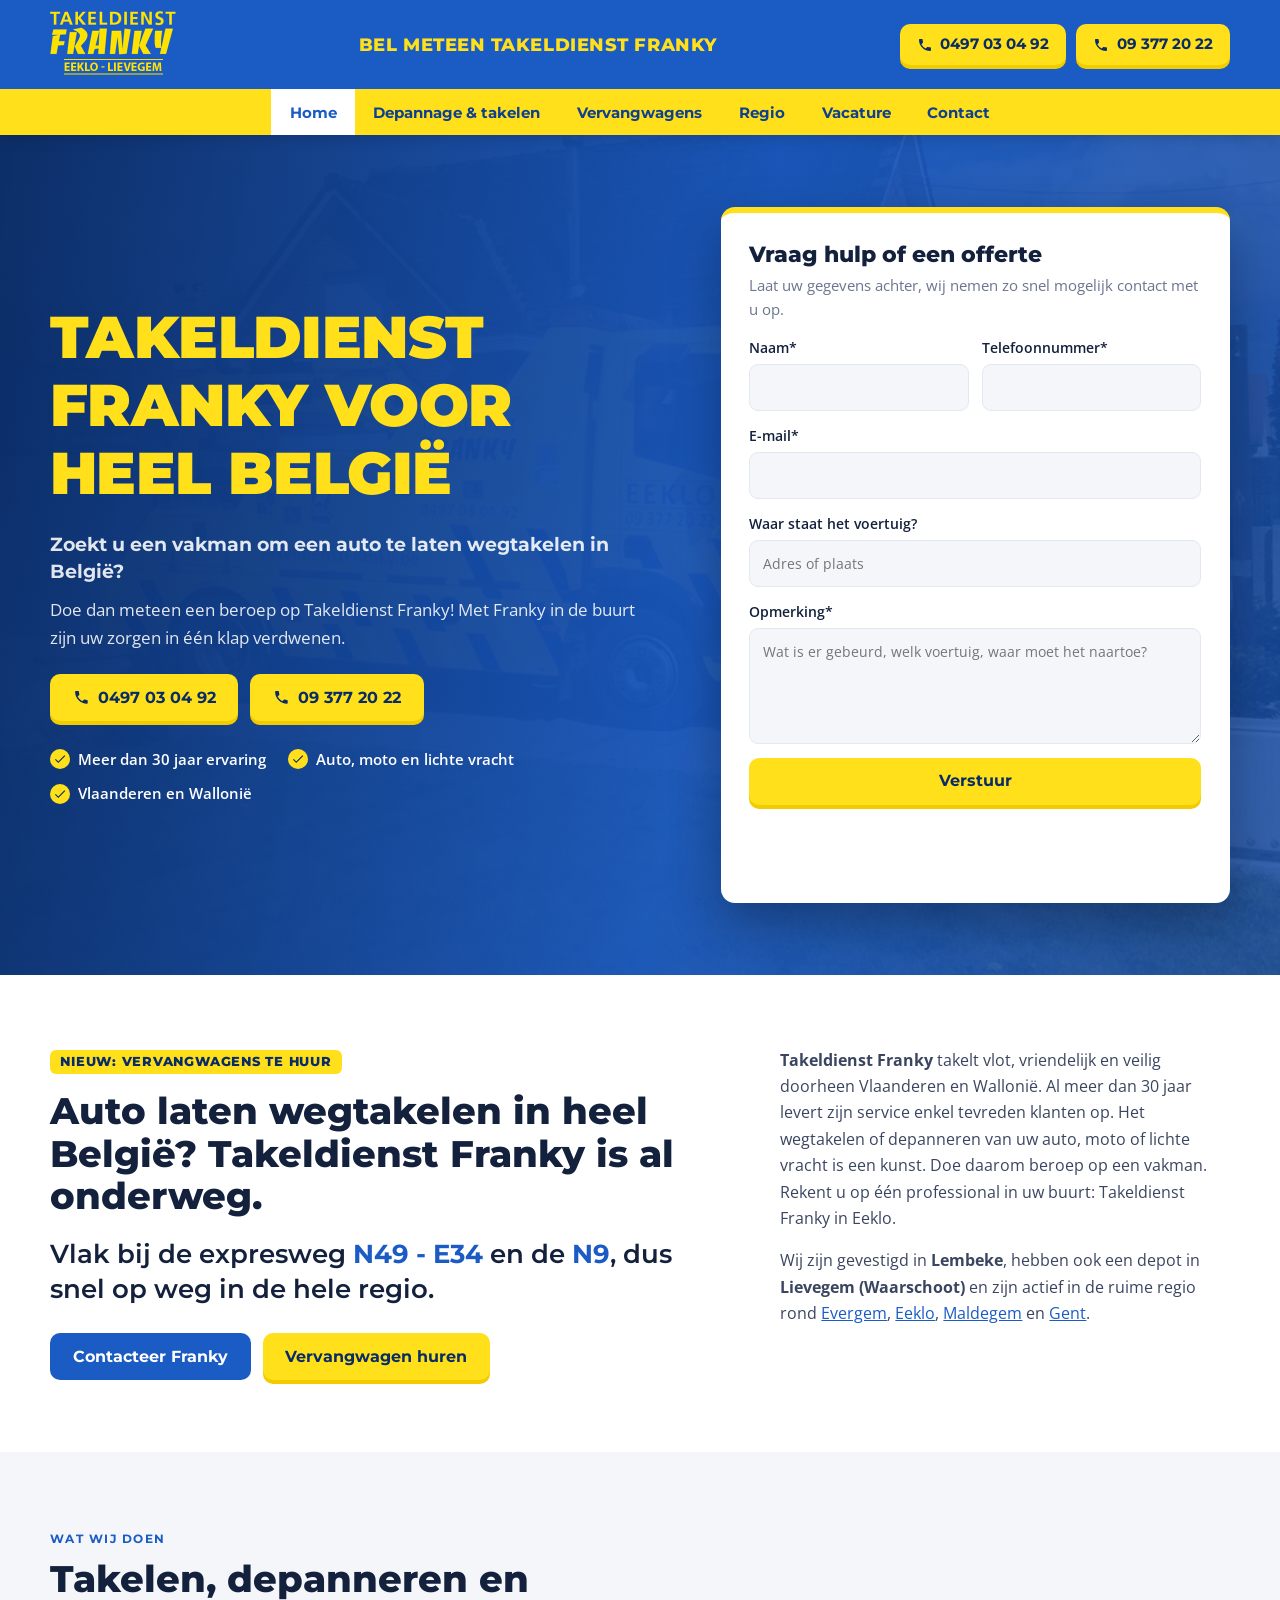
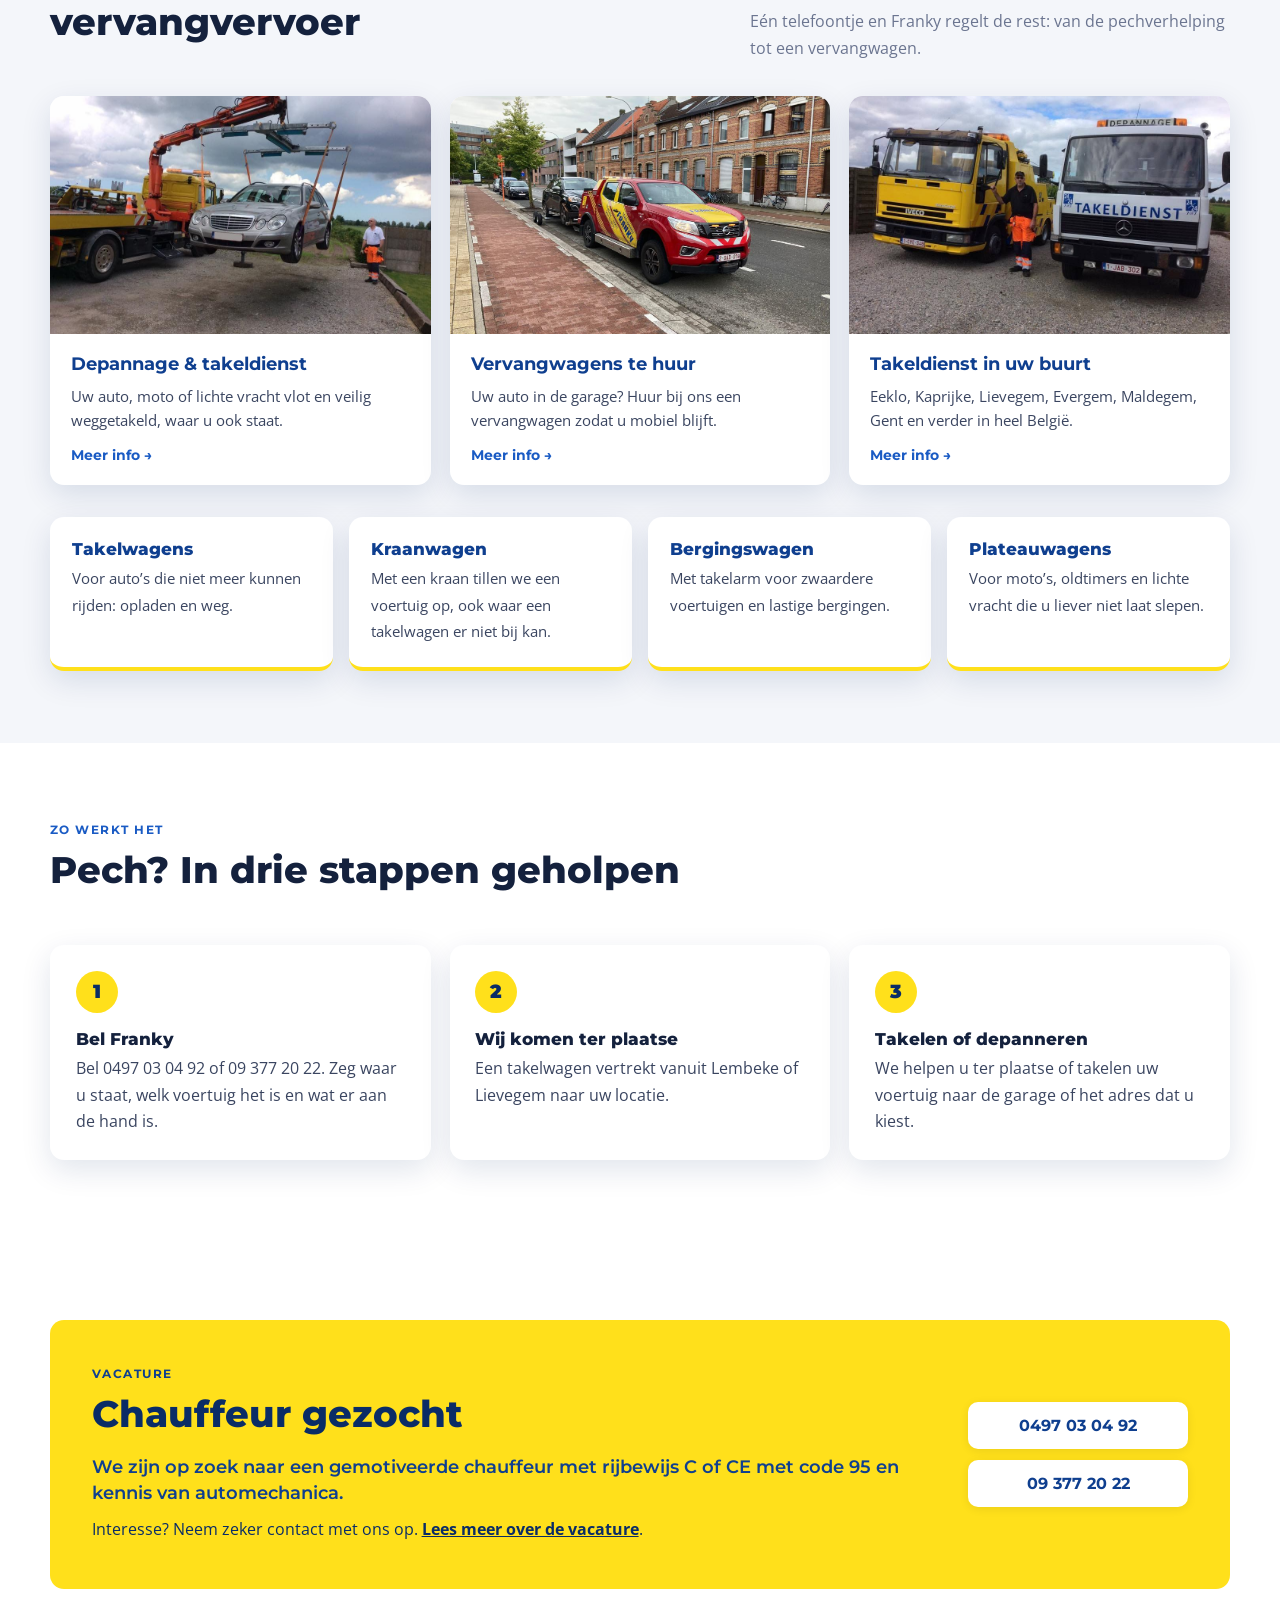
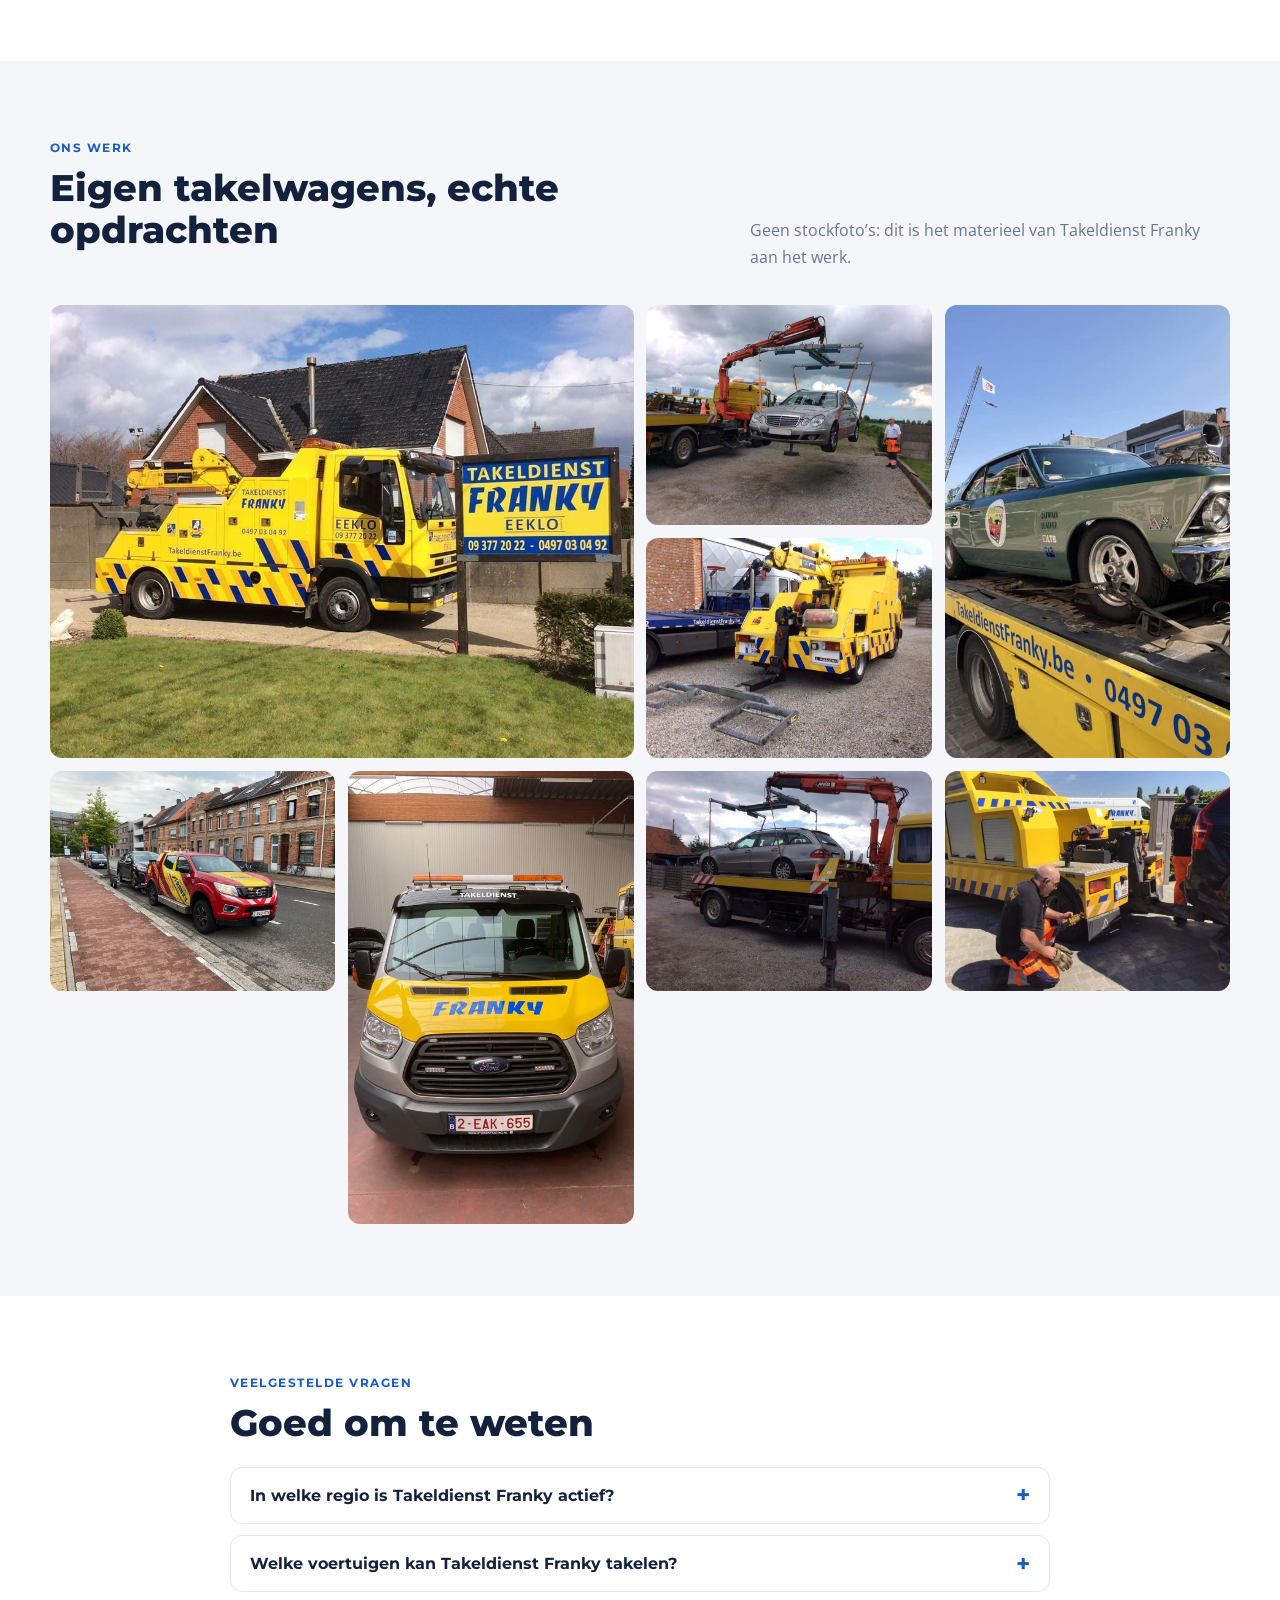
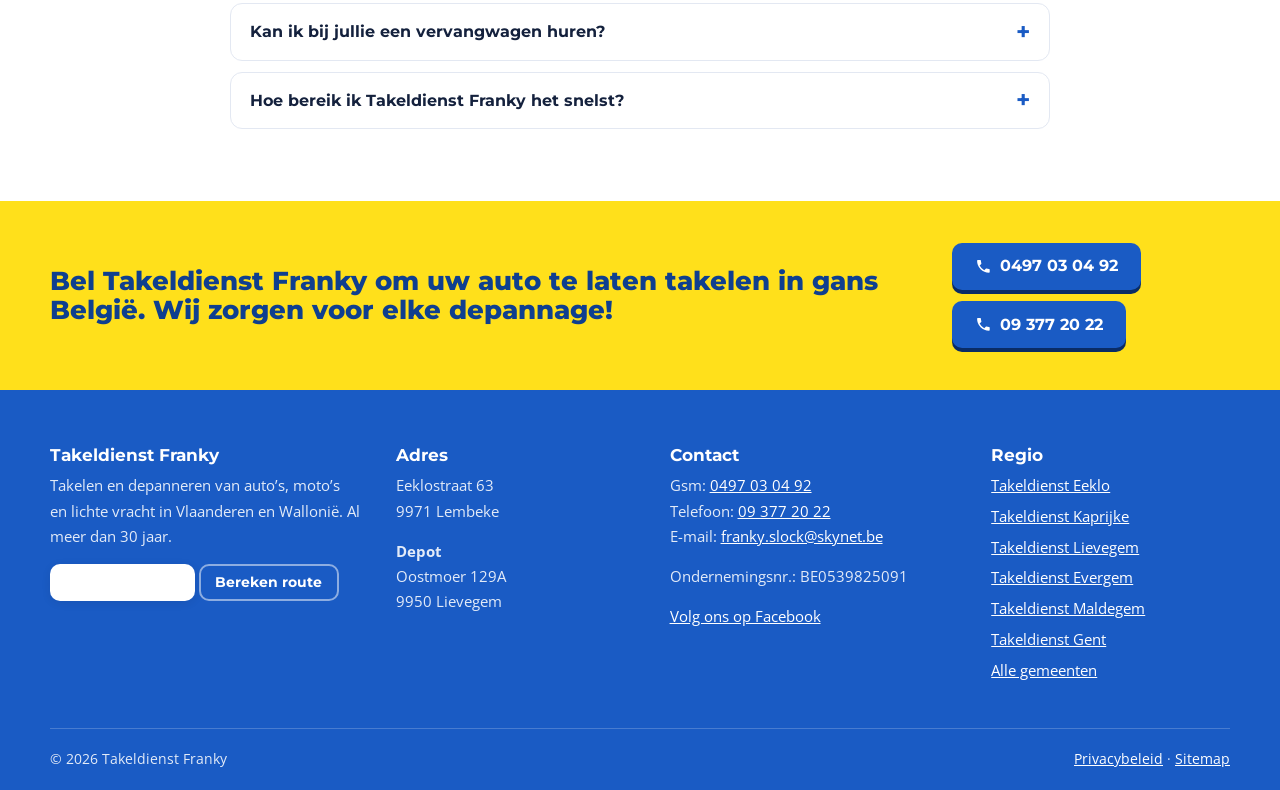
==== index.html @ 0995ea38 "Takeldienst Franky site: 15 pages, preview mode Co-Authored-By: Claude Opus 5.5 <noreply@anthropic.c" ====
<!doctype html>
<html lang="nl-BE">
<head>
<meta charset="utf-8">
<meta name="viewport" content="width=device-width, initial-scale=1">
<title>Takeldienst Franky | Takeldienst Eeklo, Kaprijke &amp; Lievegem</title>
<meta name="description" content="Auto laten takelen? Takeldienst Franky uit Lembeke takelt en depanneert al meer dan 30 jaar in Eeklo, Evergem, Maldegem, Gent en heel België. Bel 0497 03 04 92.">
<meta name="robots" content="noindex, nofollow">
<link rel="canonical" href="https://takeldienstfranky.be/">
<meta name="theme-color" content="#1a5bc4">
<meta property="og:type" content="website">
<meta property="og:locale" content="nl_BE">
<meta property="og:site_name" content="Takeldienst Franky">
<meta property="og:title" content="Takeldienst Franky | Takeldienst Eeklo, Kaprijke &amp; Lievegem">
<meta property="og:description" content="Auto laten takelen? Takeldienst Franky uit Lembeke takelt en depanneert al meer dan 30 jaar in Eeklo, Evergem, Maldegem, Gent en heel België. Bel 0497 03 04 92.">
<meta property="og:url" content="https://takeldienstfranky.be/">
<meta property="og:image" content="https://takeldienstfranky.be/assets/img/takeldienst-franky-takelwagen-eeklo.jpg">
<link rel="icon" href="favicon.svg" type="image/svg+xml">
<link rel="preconnect" href="https://fonts.googleapis.com">
<link rel="preconnect" href="https://fonts.gstatic.com" crossorigin>
<link rel="stylesheet" href="https://fonts.googleapis.com/css2?family=Montserrat:wght@600;700;800;900&family=Open+Sans:wght@400;600;700&display=swap">
<link rel="stylesheet" href="assets/css/styles.css">
<script type="application/ld+json">{"@context":"https://schema.org","@type":"AutomotiveBusiness","@id":"https://takeldienstfranky.be/#bedrijf","name":"Takeldienst Franky","url":"https://takeldienstfranky.be/","logo":"https://takeldienstfranky.be/assets/img/logo-takeldienst-franky.png","image":"https://takeldienstfranky.be/assets/img/takeldienst-franky-takelwagen-eeklo.jpg","telephone":"+32497030492","email":"franky.slock@skynet.be","vatID":"BE0539825091","address":{"@type":"PostalAddress","streetAddress":"Eeklostraat 63","postalCode":"9971","addressLocality":"Lembeke (Kaprijke)","addressCountry":"BE"},"geo":{"@type":"GeoCoordinates","latitude":51.1854255,"longitude":3.6171895},"contactPoint":[{"@type":"ContactPoint","telephone":"+32497030492","contactType":"customer service","areaServed":"BE","availableLanguage":"nl"},{"@type":"ContactPoint","telephone":"+3293772022","contactType":"customer service","areaServed":"BE","availableLanguage":"nl"}],"department":{"@type":"AutomotiveBusiness","name":"Takeldienst Franky – depot Lievegem","telephone":"+3293772022","address":{"@type":"PostalAddress","streetAddress":"Oostmoer 129A","postalCode":"9950","addressLocality":"Lievegem (Waarschoot)","addressCountry":"BE"}},"areaServed":[{"@type":"City","name":"Eeklo"},{"@type":"City","name":"Kaprijke"},{"@type":"City","name":"Lievegem"},{"@type":"City","name":"Evergem"},{"@type":"City","name":"Maldegem"},{"@type":"City","name":"Gent"},{"@type":"Country","name":"België"}],"sameAs":["https://www.facebook.com/takeldienstfranky.be/"]}</script><script type="application/ld+json">{"@context":"https://schema.org","@type":"FAQPage","mainEntity":[{"@type":"Question","name":"} . jstr(In welke regio is Takeldienst Franky actief?) . qq{","acceptedAnswer":{"@type":"Answer","text":"} . jstr(Wij zijn gevestigd in Lembeke (Kaprijke) en hebben een depot in Lievegem (Waarschoot). Van daaruit rijden we in de ruime regio rond Eeklo, Evergem, Maldegem en Gent, en takelen we doorheen heel Vlaanderen en Wallonië.) . qq{"}},{"@type":"Question","name":"} . jstr(Welke voertuigen kan Takeldienst Franky takelen?) . qq{","acceptedAnswer":{"@type":"Answer","text":"} . jstr(Wij takelen en depanneren auto's, moto's en lichte vracht. Met onze kraanwagen, bergingswagen en plateauwagens kiezen we telkens het juiste materieel voor uw voertuig.) . qq{"}},{"@type":"Question","name":"} . jstr(Kan ik bij jullie een vervangwagen huren?) . qq{","acceptedAnswer":{"@type":"Answer","text":"} . jstr(Ja. Takeldienst Franky verhuurt nu ook vervangwagens. Bel ons voor de beschikbaarheid.) . qq{"}},{"@type":"Question","name":"} . jstr(Hoe bereik ik Takeldienst Franky het snelst?) . qq{","acceptedAnswer":{"@type":"Answer","text":"} . jstr(Bel rechtstreeks naar 0497 03 04 92 (gsm) of 09 377 20 22. Bellen gaat altijd sneller dan het contactformulier.) . qq{"}}]}</script>
</head>
<body>
<header class="site-header">
<div class="container header-top">
<a class="brand" href="" aria-label="Takeldienst Franky, naar de homepage"><img src="assets/img/logo-takeldienst-franky.png" alt="Takeldienst Franky Eeklo - Lievegem" width="126" height="67"></a>
<p class="header-claim">Bel meteen Takeldienst Franky</p>
<div class="header-actions"><a class="btn btn-yellow" href="tel:+32497030492"><svg viewBox="0 0 24 24" aria-hidden="true"><path d="M6.6 10.8a15.1 15.1 0 0 0 6.6 6.6l2.2-2.2c.3-.3.7-.4 1-.2 1.1.4 2.3.6 3.6.6.6 0 1 .4 1 1V20c0 .6-.4 1-1 1A17 17 0 0 1 3 4c0-.6.4-1 1-1h3.5c.6 0 1 .4 1 1 0 1.3.2 2.5.6 3.6.1.3 0 .7-.2 1z"/></svg>0497 03 04 92</a><a class="btn btn-yellow" href="tel:+3293772022"><svg viewBox="0 0 24 24" aria-hidden="true"><path d="M6.6 10.8a15.1 15.1 0 0 0 6.6 6.6l2.2-2.2c.3-.3.7-.4 1-.2 1.1.4 2.3.6 3.6.6.6 0 1 .4 1 1V20c0 .6-.4 1-1 1A17 17 0 0 1 3 4c0-.6.4-1 1-1h3.5c.6 0 1 .4 1 1 0 1.3.2 2.5.6 3.6.1.3 0 .7-.2 1z"/></svg>09 377 20 22</a></div>
<button class="menu-toggle" type="button" aria-controls="main-nav" aria-expanded="false"><span></span><span class="sr">Menu</span></button>
</div>
<nav class="main-nav" id="main-nav" aria-label="Hoofdmenu"><div class="container"><a href="" aria-current="page">Home</a><a href="depannages-takeldienst/">Depannage &amp; takelen</a><a href="verhuur-autos/">Vervangwagens</a><a href="regio/">Regio</a><a href="vacature/">Vacature</a><a href="contacteer-ons/">Contact</a></div></nav>
</header>
<main>
<section class="hero">
<div class="hero-bg"><img src="assets/img/takeldienst-franky-takelwagen-eeklo.jpg" alt="" width="960" height="960" fetchpriority="high"></div>
<div class="container hero-grid">
<div>
<h1>Takeldienst Franky voor heel België</h1>
<p class="sub">Zoekt u een vakman om een auto te laten wegtakelen in België?</p>
<p>Doe dan meteen een beroep op Takeldienst Franky! Met Franky in de buurt zijn uw zorgen in één klap verdwenen.</p>
<div class="actions"><a class="btn btn-yellow" href="tel:+32497030492"><svg viewBox="0 0 24 24" aria-hidden="true"><path d="M6.6 10.8a15.1 15.1 0 0 0 6.6 6.6l2.2-2.2c.3-.3.7-.4 1-.2 1.1.4 2.3.6 3.6.6.6 0 1 .4 1 1V20c0 .6-.4 1-1 1A17 17 0 0 1 3 4c0-.6.4-1 1-1h3.5c.6 0 1 .4 1 1 0 1.3.2 2.5.6 3.6.1.3 0 .7-.2 1z"/></svg>0497 03 04 92</a><a class="btn btn-yellow" href="tel:+3293772022"><svg viewBox="0 0 24 24" aria-hidden="true"><path d="M6.6 10.8a15.1 15.1 0 0 0 6.6 6.6l2.2-2.2c.3-.3.7-.4 1-.2 1.1.4 2.3.6 3.6.6.6 0 1 .4 1 1V20c0 .6-.4 1-1 1A17 17 0 0 1 3 4c0-.6.4-1 1-1h3.5c.6 0 1 .4 1 1 0 1.3.2 2.5.6 3.6.1.3 0 .7-.2 1z"/></svg>09 377 20 22</a></div>
<ul class="hero-points">
<li>Meer dan 30 jaar ervaring</li>
<li>Auto, moto en lichte vracht</li>
<li>Vlaanderen en Wallonië</li>
</ul>
</div>
<div class="form-card">
<h2>Vraag hulp of een offerte</h2>
<p>Laat uw gegevens achter, wij nemen zo snel mogelijk contact met u op.</p>
<form class="form" action="https://formsubmit.co/franky.slock@skynet.be" method="POST">
<input type="hidden" name="_subject" value="Aanvraag via takeldienstfranky.be">
<input type="hidden" name="_next" value="https://takeldienstfranky.be/bedankt/">
<input type="hidden" name="_template" value="table">
<input type="text" name="_honey" class="hp" tabindex="-1" autocomplete="off" aria-hidden="true">
<div class="form-row"><label>Naam*<input name="naam" required autocomplete="name"></label><label>Telefoonnummer*<input name="telefoon" type="tel" required autocomplete="tel"></label></div>
<label>E-mail*<input name="email" type="email" required autocomplete="email"></label>
<label>Waar staat het voertuig?<input name="locatie" placeholder="Adres of plaats"></label>
<label>Opmerking*<textarea name="opmerking" rows="4" required placeholder="Wat is er gebeurd, welk voertuig, waar moet het naartoe?"></textarea></label>
<button class="btn btn-yellow btn-block" type="submit">Verstuur</button>
<p class="form-note">Dringend? Bel ons rechtstreeks, dat gaat sneller dan het formulier.</p>
</form>
</div>
</div>
</section>
<section class="section"><div class="container two-col">
<div>
<span class="new-badge">Nieuw: vervangwagens te huur</span>
<h2>Auto laten wegtakelen in heel België? Takeldienst Franky is al onderweg.</h2>
<p class="intro-big">Vlak bij de expresweg <strong>N49 - E34</strong> en de <strong>N9</strong>, dus snel op weg in de hele regio.</p>
<div class="actions"><a class="btn btn-blue" href="contacteer-ons/">Contacteer Franky</a><a class="btn btn-yellow" href="verhuur-autos/">Vervangwagen huren</a></div>
</div>
<div class="prose">
<p><strong>Takeldienst Franky</strong> takelt vlot, vriendelijk en veilig doorheen Vlaanderen en Wallonië. Al meer dan 30 jaar levert zijn service enkel tevreden klanten op. Het wegtakelen of depanneren van uw auto, moto of lichte vracht is een kunst. Doe daarom beroep op een vakman. Rekent u op één professional in uw buurt: Takeldienst Franky in Eeklo.</p>
<p>Wij zijn gevestigd in <strong>Lembeke</strong>, hebben ook een depot in <strong>Lievegem (Waarschoot)</strong> en zijn actief in de ruime regio rond <a href="takeldienst-evergem/">Evergem</a>, <a href="takeldienst-eeklo/">Eeklo</a>, <a href="takeldienst-maldegem/">Maldegem</a> en <a href="takeldienst-gent/">Gent</a>.</p>
</div>
</div></section>
<section class="section grey"><div class="container">
<div class="section-head"><div><span class="eyebrow">Wat wij doen</span><h2>Takelen, depanneren en vervangvervoer</h2></div><p>Eén telefoontje en Franky regelt de rest: van de pechverhelping tot een vervangwagen.</p></div>
<div class="card-grid">
<a class="card" href="depannages-takeldienst/"><img src="assets/img/kraanwagen-tilt-mercedes.jpg" alt="" width="960" height="716" loading="lazy"><div class="card-body"><h3>Depannage &amp; takeldienst</h3><p>Uw auto, moto of lichte vracht vlot en veilig weggetakeld, waar u ook staat.</p><span class="more">Meer info &rarr;</span></div></a>
<a class="card" href="verhuur-autos/"><img src="assets/img/pickup-met-aanhangwagen.jpg" alt="" width="1000" height="750" loading="lazy"><div class="card-body"><h3>Vervangwagens te huur</h3><p>Uw auto in de garage? Huur bij ons een vervangwagen zodat u mobiel blijft.</p><span class="more">Meer info &rarr;</span></div></a>
<a class="card" href="regio/"><img src="assets/img/franky-met-takelwagens.jpg" alt="" width="960" height="704" loading="lazy"><div class="card-body"><h3>Takeldienst in uw buurt</h3><p>Eeklo, Kaprijke, Lievegem, Evergem, Maldegem, Gent en verder in heel België.</p><span class="more">Meer info &rarr;</span></div></a>
</div>
<div class="fleet">
<div><strong>Takelwagens</strong><span>Voor auto&rsquo;s die niet meer kunnen rijden: opladen en weg.</span></div>
<div><strong>Kraanwagen</strong><span>Met een kraan tillen we een voertuig op, ook waar een takelwagen er niet bij kan.</span></div>
<div><strong>Bergingswagen</strong><span>Met takelarm voor zwaardere voertuigen en lastige bergingen.</span></div>
<div><strong>Plateauwagens</strong><span>Voor moto&rsquo;s, oldtimers en lichte vracht die u liever niet laat slepen.</span></div>
</div>
</div></section>
<section class="section"><div class="container">
<div class="section-head"><div><span class="eyebrow">Zo werkt het</span><h2>Pech? In drie stappen geholpen</h2></div></div>
<ol class="steps">
<li><strong>Bel Franky</strong>Bel 0497 03 04 92 of 09 377 20 22. Zeg waar u staat, welk voertuig het is en wat er aan de hand is.</li>
<li><strong>Wij komen ter plaatse</strong>Een takelwagen vertrekt vanuit Lembeke of Lievegem naar uw locatie.</li>
<li><strong>Takelen of depanneren</strong>We helpen u ter plaatse of takelen uw voertuig naar de garage of het adres dat u kiest.</li>
</ol>
</div></section>
<section class="section"><div class="container"><div class="vacature">
<div><span class="eyebrow">Vacature</span><h2>Chauffeur gezocht</h2><p class="big">We zijn op zoek naar een gemotiveerde chauffeur met rijbewijs C of CE met code 95 en kennis van automechanica.</p><p>Interesse? Neem zeker contact met ons op. <a href="vacature/">Lees meer over de vacature</a>.</p></div>
<div class="vac-actions"><a class="btn btn-white" href="tel:+32497030492">0497 03 04 92</a><a class="btn btn-white" href="tel:+3293772022">09 377 20 22</a></div>
</div></div></section>
<section class="section grey"><div class="container"><div class="section-head"><div><span class="eyebrow">Ons werk</span><h2>Eigen takelwagens, echte opdrachten</h2></div><p>Geen stockfoto&rsquo;s: dit is het materieel van Takeldienst Franky aan het werk.</p></div><div class="gallery"><figure><img src="assets/img/takeldienst-franky-takelwagen-eeklo.jpg" alt="Gele takelwagen van Takeldienst Franky voor het bord met de telefoonnummers in Eeklo" width="960" height="960" loading="lazy"></figure><figure><img src="assets/img/kraanwagen-tilt-mercedes.jpg" alt="Kraanwagen van Takeldienst Franky tilt een grijze Mercedes op met een hefbrug" width="960" height="716" loading="lazy"></figure><figure><img src="assets/img/oldtimer-op-plateau.jpg" alt="Groene oldtimer vastgesjord op het gele plateau van Takeldienst Franky" width="600" height="800" loading="lazy"></figure><figure><img src="assets/img/bergingswagen-takelarm.jpg" alt="Gele bergingswagen van Takeldienst Franky met de takelarm uitgeklapt" width="960" height="716" loading="lazy"></figure><figure><img src="assets/img/pickup-met-aanhangwagen.jpg" alt="Rode pick-up van Takeldienst Franky met een auto op de aanhangwagen" width="1000" height="750" loading="lazy"></figure><figure><img src="assets/img/plateauwagen-franky.jpg" alt="Plateauwagen van Takeldienst Franky in het depot" width="600" height="800" loading="lazy"></figure><figure><img src="assets/img/mercedes-op-kraanwagen.jpg" alt="Mercedes veilig op de kraanwagen van Takeldienst Franky gezet" width="960" height="716" loading="lazy"></figure><figure><img src="assets/img/bergingswagen-takelarm-bedienen.jpg" alt="Chauffeur van Takeldienst Franky bedient de takelarm van de bergingswagen" width="1000" height="748" loading="lazy"></figure></div></div></section><section class="section"><div class="container narrow"><span class="eyebrow">Veelgestelde vragen</span><h2>Goed om te weten</h2><div class="faq"><details><summary>In welke regio is Takeldienst Franky actief?</summary><div class="faq-a"><p>Wij zijn gevestigd in Lembeke (Kaprijke) en hebben een depot in Lievegem (Waarschoot). Van daaruit rijden we in de ruime regio rond Eeklo, Evergem, Maldegem en Gent, en takelen we doorheen heel Vlaanderen en Wallonië.</p></div></details><details><summary>Welke voertuigen kan Takeldienst Franky takelen?</summary><div class="faq-a"><p>Wij takelen en depanneren auto's, moto's en lichte vracht. Met onze kraanwagen, bergingswagen en plateauwagens kiezen we telkens het juiste materieel voor uw voertuig.</p></div></details><details><summary>Kan ik bij jullie een vervangwagen huren?</summary><div class="faq-a"><p>Ja. Takeldienst Franky verhuurt nu ook vervangwagens. Bel ons voor de beschikbaarheid.</p></div></details><details><summary>Hoe bereik ik Takeldienst Franky het snelst?</summary><div class="faq-a"><p>Bel rechtstreeks naar 0497 03 04 92 (gsm) of 09 377 20 22. Bellen gaat altijd sneller dan het contactformulier.</p></div></details></div></div></section><section class="cta-band"><div class="container cta-inner"><h2>Bel Takeldienst Franky om uw auto te laten takelen in gans Belgi&euml;. Wij zorgen voor elke depannage!</h2><div class="cta-actions"><a class="btn btn-yellow" href="tel:+32497030492"><svg viewBox="0 0 24 24" aria-hidden="true"><path d="M6.6 10.8a15.1 15.1 0 0 0 6.6 6.6l2.2-2.2c.3-.3.7-.4 1-.2 1.1.4 2.3.6 3.6.6.6 0 1 .4 1 1V20c0 .6-.4 1-1 1A17 17 0 0 1 3 4c0-.6.4-1 1-1h3.5c.6 0 1 .4 1 1 0 1.3.2 2.5.6 3.6.1.3 0 .7-.2 1z"/></svg>0497 03 04 92</a><a class="btn btn-yellow" href="tel:+3293772022"><svg viewBox="0 0 24 24" aria-hidden="true"><path d="M6.6 10.8a15.1 15.1 0 0 0 6.6 6.6l2.2-2.2c.3-.3.7-.4 1-.2 1.1.4 2.3.6 3.6.6.6 0 1 .4 1 1V20c0 .6-.4 1-1 1A17 17 0 0 1 3 4c0-.6.4-1 1-1h3.5c.6 0 1 .4 1 1 0 1.3.2 2.5.6 3.6.1.3 0 .7-.2 1z"/></svg>09 377 20 22</a></div></div></section>
</main>
<footer class="site-footer"><div class="container footer-grid">
<div><h3>Takeldienst Franky</h3><p>Takelen en depanneren van auto&rsquo;s, moto&rsquo;s en lichte vracht in Vlaanderen en Walloni&euml;. Al meer dan 30 jaar.</p><p><a class="btn btn-white btn-small" href="contacteer-ons/">Contacteer ons</a> <a class="btn btn-ghost btn-small" href="https://www.google.com/maps/search/?api=1&query=Eeklostraat+63+9971+Lembeke" rel="noopener">Bereken route</a></p></div>
<div><h3>Adres</h3><p>Eeklostraat 63<br>9971 Lembeke</p><p><b>Depot</b><br>Oostmoer 129A<br>9950 Lievegem</p></div>
<div><h3>Contact</h3><p>Gsm: <a href="tel:+32497030492">0497 03 04 92</a><br>Telefoon: <a href="tel:+3293772022">09 377 20 22</a><br>E-mail: <a href="mailto:franky.slock@skynet.be">franky.slock@skynet.be</a></p><p>Ondernemingsnr.: BE0539825091</p><p><a href="https://www.facebook.com/takeldienstfranky.be/" rel="noopener">Volg ons op Facebook</a></p></div>
<div><h3>Regio</h3><a href="takeldienst-eeklo/">Takeldienst Eeklo</a><a href="takeldienst-kaprijke/">Takeldienst Kaprijke</a><a href="takeldienst-lievegem/">Takeldienst Lievegem</a><a href="takeldienst-evergem/">Takeldienst Evergem</a><a href="takeldienst-maldegem/">Takeldienst Maldegem</a><a href="takeldienst-gent/">Takeldienst Gent</a><a href="regio/">Alle gemeenten</a></div>
</div><div class="container footer-bottom"><span>&copy; 2026 Takeldienst Franky</span><span><a href="privacy-policy/">Privacybeleid</a> &middot; <a href="sitemap.xml">Sitemap</a></span></div></footer>
<div class="mobile-bar"><a href="tel:+32497030492">Bel gsm<b>0497 03 04 92</b></a><a href="tel:+3293772022">Bel vast<b>09 377 20 22</b></a></div>
<script src="assets/js/main.js" defer></script>
</body>
</html>
---- assets/css/styles.css ----
/* Takeldienst Franky: blue + yellow, same colours as the trucks and the old site */
:root{
  --blue:#1a5bc4; --blue-d:#0f3f8f; --blue-dd:#0a2c66; --blue-l:#e8f0fc;
  --yellow:#ffe01b; --yellow-d:#f2cc00;
  --ink:#14213d; --text:#3a4560; --muted:#6b7590; --line:#e3e8f2; --grey:#f4f6fa; --white:#fff;
  --radius:14px; --shadow:0 10px 30px rgba(10,44,102,.12);
  --head:'Montserrat',system-ui,sans-serif; --body:'Open Sans',system-ui,-apple-system,'Segoe UI',Roboto,sans-serif;
}
*{box-sizing:border-box}
html{scroll-behavior:smooth;-webkit-text-size-adjust:100%}
body{margin:0;font:16px/1.65 var(--body);color:var(--text);background:var(--white)}
img{max-width:100%;height:auto;display:block}
a{color:var(--blue)}
h1,h2,h3{font-family:var(--head);color:var(--ink);line-height:1.15;margin:0 0 .5em}
h2{font-size:clamp(1.6rem,3.2vw,2.3rem);font-weight:800}
h3{font-size:1.15rem;font-weight:700}
p{margin:0 0 1em}
.container{width:min(1180px,100% - 32px);margin-inline:auto}
.narrow{width:min(820px,100% - 32px)}
.sr{position:absolute;width:1px;height:1px;overflow:hidden;clip:rect(0 0 0 0)}
.hp{position:absolute;left:-9999px}
.eyebrow{display:inline-block;font:700 .78rem/1 var(--head);letter-spacing:.12em;text-transform:uppercase;color:var(--blue);margin-bottom:.8rem}

/* buttons */
.btn{display:inline-flex;align-items:center;justify-content:center;gap:.5em;padding:.8em 1.3em;border-radius:10px;font:700 1rem/1.1 var(--head);text-decoration:none;border:2px solid transparent;cursor:pointer;transition:transform .15s,box-shadow .15s,background .15s;white-space:nowrap}
.btn svg{width:1.05em;height:1.05em;fill:currentColor;flex:none}
.btn:hover{transform:translateY(-1px)}
.btn-yellow{background:var(--yellow);color:var(--blue-dd);box-shadow:0 4px 0 var(--yellow-d)}
.btn-yellow:hover{background:#fff04d}
.btn-white{background:#fff;color:var(--blue-d);box-shadow:0 2px 10px rgba(0,0,0,.08)}
.btn-ghost{border-color:rgba(255,255,255,.5);color:#fff}
.btn-ghost:hover{border-color:#fff}
.btn-blue{background:var(--blue);color:#fff}
.btn-blue:hover{background:var(--blue-d)}
.btn-small{padding:.6em 1em;font-size:.9rem}
.btn-block{width:100%}
.actions{display:flex;flex-wrap:wrap;gap:.75rem;margin-top:1.4rem}

/* header */
.site-header{background:var(--blue);position:sticky;top:0;z-index:50;box-shadow:0 2px 14px rgba(0,0,0,.18)}
.header-top{display:flex;align-items:center;gap:1.5rem;padding:.7rem 0}
.brand img{width:126px;height:auto}
.header-claim{flex:1;margin:0;text-align:center;font:800 1.15rem/1.2 var(--head);color:var(--yellow);text-transform:uppercase;letter-spacing:.03em}
.header-actions{display:flex;gap:.6rem}
.header-actions .btn{padding:.65em 1em;font-size:.95rem}
.menu-toggle{display:none;margin-left:auto;width:46px;height:46px;border:0;border-radius:10px;background:var(--yellow);cursor:pointer;position:relative}
.menu-toggle span:first-child,.menu-toggle span:first-child::before,.menu-toggle span:first-child::after{position:absolute;left:12px;width:22px;height:3px;border-radius:2px;background:var(--blue-dd);content:""}
.menu-toggle span:first-child{top:21px}
.menu-toggle span:first-child::before{left:0;top:-7px}
.menu-toggle span:first-child::after{left:0;top:7px}
.main-nav{background:var(--yellow)}
.main-nav .container{display:flex;justify-content:center;flex-wrap:wrap}
.main-nav a{padding:.95rem 1.15rem;font:700 .95rem/1 var(--head);color:var(--blue-d);text-decoration:none}
.main-nav a:hover{background:rgba(255,255,255,.45)}
.main-nav a[aria-current]{background:#fff;color:var(--blue)}

.crumbs{font-size:.85rem;color:var(--muted);padding:.9rem 0 0}
.crumbs a{color:var(--muted)}
.crumbs span{margin:0 .25rem}

/* hero (home) */
.hero{position:relative;background:var(--blue-dd);color:#fff;overflow:hidden}
.hero-bg{position:absolute;inset:0}
.hero-bg img{width:100%;height:100%;object-fit:cover;object-position:center 60%;opacity:.35}
.hero::after{content:"";position:absolute;inset:0;background:linear-gradient(100deg,rgba(10,44,102,.96) 0%,rgba(26,91,196,.88) 55%,rgba(26,91,196,.55) 100%)}
.hero-grid{position:relative;z-index:1;display:grid;grid-template-columns:1.1fr .9fr;gap:3rem;align-items:center;padding:4.5rem 0}
.hero h1{color:var(--yellow);font-size:clamp(2.2rem,5.2vw,3.7rem);font-weight:900;text-transform:uppercase;letter-spacing:-.01em;margin-bottom:.4em}
.hero .sub{font:700 1.2rem/1.4 var(--head);margin-bottom:.6em}
.hero p{color:rgba(255,255,255,.88);font-size:1.05rem;max-width:36em}
.hero-points{list-style:none;padding:0;margin:1.6rem 0 0;display:flex;flex-wrap:wrap;gap:.6rem 1.4rem}
.hero-points li{display:flex;align-items:center;gap:.5rem;font-weight:600;font-size:.95rem}
.hero-points li::before{content:"";width:20px;height:20px;border-radius:50%;background:var(--yellow) url("data:image/svg+xml,%3Csvg xmlns='http://www.w3.org/2000/svg' viewBox='0 0 24 24'%3E%3Cpath d='M9 16.2 4.8 12l-1.4 1.4L9 19 21 7l-1.4-1.4z' fill='%230a2c66'/%3E%3C/svg%3E") center/14px no-repeat;flex:none}
.form-card{background:#fff;color:var(--text);border-radius:var(--radius);padding:1.8rem;box-shadow:0 20px 50px rgba(0,0,0,.3);border-top:6px solid var(--yellow)}
.form-card h2{font-size:1.35rem;margin-bottom:.3em}
.form-card>p{font-size:.92rem;color:var(--muted)}

/* form */
.form{display:grid;gap:.85rem}
.form-row{display:grid;grid-template-columns:1fr 1fr;gap:.85rem}
.form label{display:grid;gap:.3rem;font-weight:600;font-size:.88rem;color:var(--ink)}
.form input,.form textarea{width:100%;font:inherit;font-weight:400;padding:.75em .9em;border:1.5px solid var(--line);border-radius:9px;background:var(--grey);color:var(--ink)}
.form input:focus,.form textarea:focus{outline:none;border-color:var(--blue);background:#fff;box-shadow:0 0 0 3px var(--blue-l)}
.form-note{font-size:.82rem;color:var(--muted);margin:0;text-align:center}

/* page head (sub pages) */
.page-head{background:linear-gradient(110deg,var(--blue-dd),var(--blue));color:#fff;padding:3.2rem 0;margin-top:.9rem}
.crumbs+main .page-head{margin-top:.9rem}
.head-grid{display:grid;gap:2.5rem;align-items:center}
.has-media .head-grid{grid-template-columns:1.15fr .85fr}
.page-head h1{color:var(--yellow);font-size:clamp(2rem,4.4vw,3rem);font-weight:900;text-transform:uppercase}
.page-head h1 span{display:block;color:#fff;font-size:.55em;text-transform:none;font-weight:700;margin-top:.35em}
.page-head .lead p{color:rgba(255,255,255,.9);font-size:1.08rem;max-width:40em}
.head-media img{border-radius:var(--radius);box-shadow:0 18px 40px rgba(0,0,0,.35);aspect-ratio:4/3;object-fit:cover;width:100%;border:4px solid var(--yellow)}

/* sections */
.section{padding:4.5rem 0}
.section.grey{background:var(--grey)}
.section-head{display:flex;justify-content:space-between;align-items:end;gap:2rem;margin-bottom:2.2rem}
.section-head p{max-width:30em;color:var(--muted);margin:0}
.two-col{display:grid;grid-template-columns:1.2fr .8fr;gap:3.5rem;align-items:start}
.prose h2{font-size:clamp(1.4rem,2.6vw,1.9rem);margin-top:1.6em}
.prose h2:first-child{margin-top:0}
.prose ul{padding-left:1.2em}
.prose li{margin-bottom:.4em}
.intro-big{font:600 clamp(1.25rem,2.4vw,1.6rem)/1.4 var(--head);color:var(--ink)}
.intro-big strong{color:var(--blue)}
.new-badge{display:inline-block;background:var(--yellow);color:var(--blue-dd);font:800 .8rem/1 var(--head);padding:.45em .8em;border-radius:6px;text-transform:uppercase;letter-spacing:.06em;margin-bottom:1rem}
.side{position:sticky;top:150px;display:grid;gap:1.2rem}
.info-card{background:#fff;border:1px solid var(--line);border-radius:var(--radius);padding:1.6rem;box-shadow:var(--shadow)}
.info-card.blue{background:var(--blue);border:0;color:#fff}
.info-card.blue h3{color:var(--yellow)}
.info-card.blue a:not(.btn){color:#fff}
.info-card .btn{width:100%;margin-top:.5rem}
.info-card img{border-radius:10px;margin-bottom:1rem}

/* fleet + cards */
.fleet{display:grid;grid-template-columns:repeat(4,1fr);gap:1rem;margin-top:2rem}
.fleet div{background:#fff;border-radius:var(--radius);padding:1.4rem;border-bottom:4px solid var(--yellow);box-shadow:var(--shadow)}
.fleet strong{display:block;font:800 1.05rem/1.2 var(--head);color:var(--blue-d);margin-bottom:.4rem}
.fleet span{font-size:.92rem}
.card-grid{display:grid;grid-template-columns:repeat(auto-fit,minmax(250px,1fr));gap:1.2rem}
.card{display:flex;flex-direction:column;background:#fff;border-radius:var(--radius);overflow:hidden;text-decoration:none;color:var(--text);box-shadow:var(--shadow);transition:transform .2s}
.card:hover{transform:translateY(-4px)}
.card img{aspect-ratio:16/10;object-fit:cover;width:100%}
.card-body{padding:1.2rem 1.3rem 1.4rem;display:flex;flex-direction:column;flex:1}
.card h3{color:var(--blue-d)}
.card p{font-size:.93rem;flex:1}
.card .more{font:700 .9rem/1 var(--head);color:var(--blue)}

/* gallery */
.gallery{display:grid;grid-template-columns:repeat(4,1fr);grid-auto-rows:220px;gap:.8rem}
.gallery figure{margin:0;border-radius:12px;overflow:hidden;background:#dde3ee}
.gallery figure:nth-child(1){grid-row:span 2;grid-column:span 2}
.gallery figure:nth-child(3),.gallery figure:nth-child(6){grid-row:span 2}
.gallery img{width:100%;height:100%;object-fit:cover;transition:transform .4s}
.gallery figure:hover img{transform:scale(1.04)}

/* vacature band */
.vacature{background:var(--yellow);border-radius:var(--radius);padding:2.4rem 2.6rem;display:grid;grid-template-columns:1fr auto;gap:2rem;align-items:center}
.vacature .eyebrow{color:var(--blue-d)}
.vacature h2{color:var(--blue-dd)}
.vacature .big{font:600 1.15rem/1.45 var(--head);color:var(--blue-d)}
.vacature p{color:var(--blue-dd);margin-bottom:.5em}
.vacature a:not(.btn){color:var(--blue-dd);font-weight:700}
.vac-actions{display:grid;gap:.7rem;min-width:220px}

/* steps / checklist */
.checks{list-style:none;padding:0;display:grid;gap:.6rem}
.checks li{position:relative;padding-left:2rem}
.checks li::before{content:"";position:absolute;left:0;top:.2em;width:22px;height:22px;border-radius:50%;background:var(--blue) url("data:image/svg+xml,%3Csvg xmlns='http://www.w3.org/2000/svg' viewBox='0 0 24 24'%3E%3Cpath d='M9 16.2 4.8 12l-1.4 1.4L9 19 21 7l-1.4-1.4z' fill='%23ffe01b'/%3E%3C/svg%3E") center/15px no-repeat}
.steps{counter-reset:s;list-style:none;padding:0;display:grid;grid-template-columns:repeat(3,1fr);gap:1.2rem}
.steps li{counter-increment:s;background:#fff;border-radius:var(--radius);padding:1.6rem;box-shadow:var(--shadow);position:relative}
.steps li::before{content:counter(s);display:grid;place-items:center;width:42px;height:42px;border-radius:50%;background:var(--yellow);color:var(--blue-dd);font:900 1.2rem/1 var(--head);margin-bottom:1rem}
.steps strong{display:block;font:800 1.05rem/1.2 var(--head);color:var(--ink);margin-bottom:.4rem}

/* faq */
.faq{display:grid;gap:.7rem;margin-top:1.4rem}
.faq details{background:#fff;border:1px solid var(--line);border-radius:12px;padding:0 1.2rem}
.faq summary{cursor:pointer;list-style:none;padding:1.05rem 2rem 1.05rem 0;font:700 1rem/1.35 var(--head);color:var(--ink);position:relative}
.faq summary::-webkit-details-marker{display:none}
.faq summary::after{content:"+";position:absolute;right:0;top:50%;transform:translateY(-50%);font-size:1.5rem;color:var(--blue)}
.faq details[open] summary::after{content:"–"}
.faq-a p{margin:0 0 1.1rem}

/* contact */
.contact-grid{display:grid;grid-template-columns:1fr 1fr;gap:2.5rem;align-items:start}
.address-cards{display:grid;grid-template-columns:1fr 1fr;gap:1rem;margin-top:1.4rem}

/* cta + footer */
.cta-band{background:var(--yellow);padding:2.6rem 0}
.cta-inner{display:flex;align-items:center;justify-content:space-between;gap:2rem}
.cta-band h2{color:var(--blue-d);font-size:clamp(1.2rem,2.3vw,1.6rem);margin:0;max-width:34em}
.cta-band .btn-yellow{background:var(--blue);color:#fff;box-shadow:0 4px 0 var(--blue-dd)}
.cta-actions{display:flex;flex-wrap:wrap;gap:.7rem}
.site-footer{background:var(--blue);color:rgba(255,255,255,.88);padding:3.5rem 0 0;font-size:.95rem}
.site-footer h3{color:#fff;font-size:1.05rem}
.site-footer a{color:#fff}
.footer-grid{display:grid;grid-template-columns:1.3fr 1fr 1.2fr 1fr;gap:2.2rem}
.footer-grid>div:last-child a{display:block;margin-bottom:.35rem}
.footer-bottom{display:flex;justify-content:space-between;flex-wrap:wrap;gap:1rem;border-top:1px solid rgba(255,255,255,.2);margin-top:2.5rem;padding:1.2rem 0;font-size:.85rem}
.mobile-bar{display:none}

/* responsive */
@media (max-width:1080px){
  .header-claim{display:none}
  .header-actions{margin-left:auto}
  .fleet{grid-template-columns:repeat(2,1fr)}
  .footer-grid{grid-template-columns:1fr 1fr}
}
@media (max-width:860px){
  body{padding-bottom:64px}
  .header-actions{display:none}
  .menu-toggle{display:block}
  .header-top{padding:.5rem 0}
  .brand img{width:100px}
  .main-nav{display:none}
  .main-nav.open{display:block}
  .main-nav .container{flex-direction:column;padding:.4rem 0}
  .main-nav a{padding:.85rem .4rem;border-bottom:1px solid rgba(15,63,143,.12)}
  .hero-grid,.has-media .head-grid,.two-col,.contact-grid{grid-template-columns:1fr}
  .hero-grid{padding:2.6rem 0;gap:2rem}
  .section{padding:3.2rem 0}
  .section-head{display:block}
  .section-head p{margin-top:.6rem}
  .side{position:static}
  .steps{grid-template-columns:1fr}
  .gallery{grid-template-columns:repeat(2,1fr);grid-auto-rows:160px}
  .gallery figure:nth-child(1){grid-column:span 2}
  .vacature{grid-template-columns:1fr;padding:1.8rem 1.4rem}
  .cta-inner{flex-direction:column;align-items:flex-start}
  .mobile-bar{display:grid;grid-template-columns:1fr 1fr;position:fixed;left:0;right:0;bottom:0;z-index:60;box-shadow:0 -4px 16px rgba(0,0,0,.2)}
  .mobile-bar a{display:flex;flex-direction:column;align-items:center;justify-content:center;height:64px;background:var(--yellow);color:var(--blue-dd);text-decoration:none;font:700 .78rem/1.2 var(--head);text-transform:uppercase;letter-spacing:.04em}
  .mobile-bar a+a{background:var(--blue);color:#fff}
  .mobile-bar b{font-size:1.02rem;letter-spacing:0}
}
@media (max-width:560px){
  .form-row,.address-cards,.fleet,.footer-grid{grid-template-columns:1fr}
  .form-card{padding:1.3rem}
  .actions .btn{flex:1}
}
@media (prefers-reduced-motion:reduce){*{transition:none!important;scroll-behavior:auto!important}}
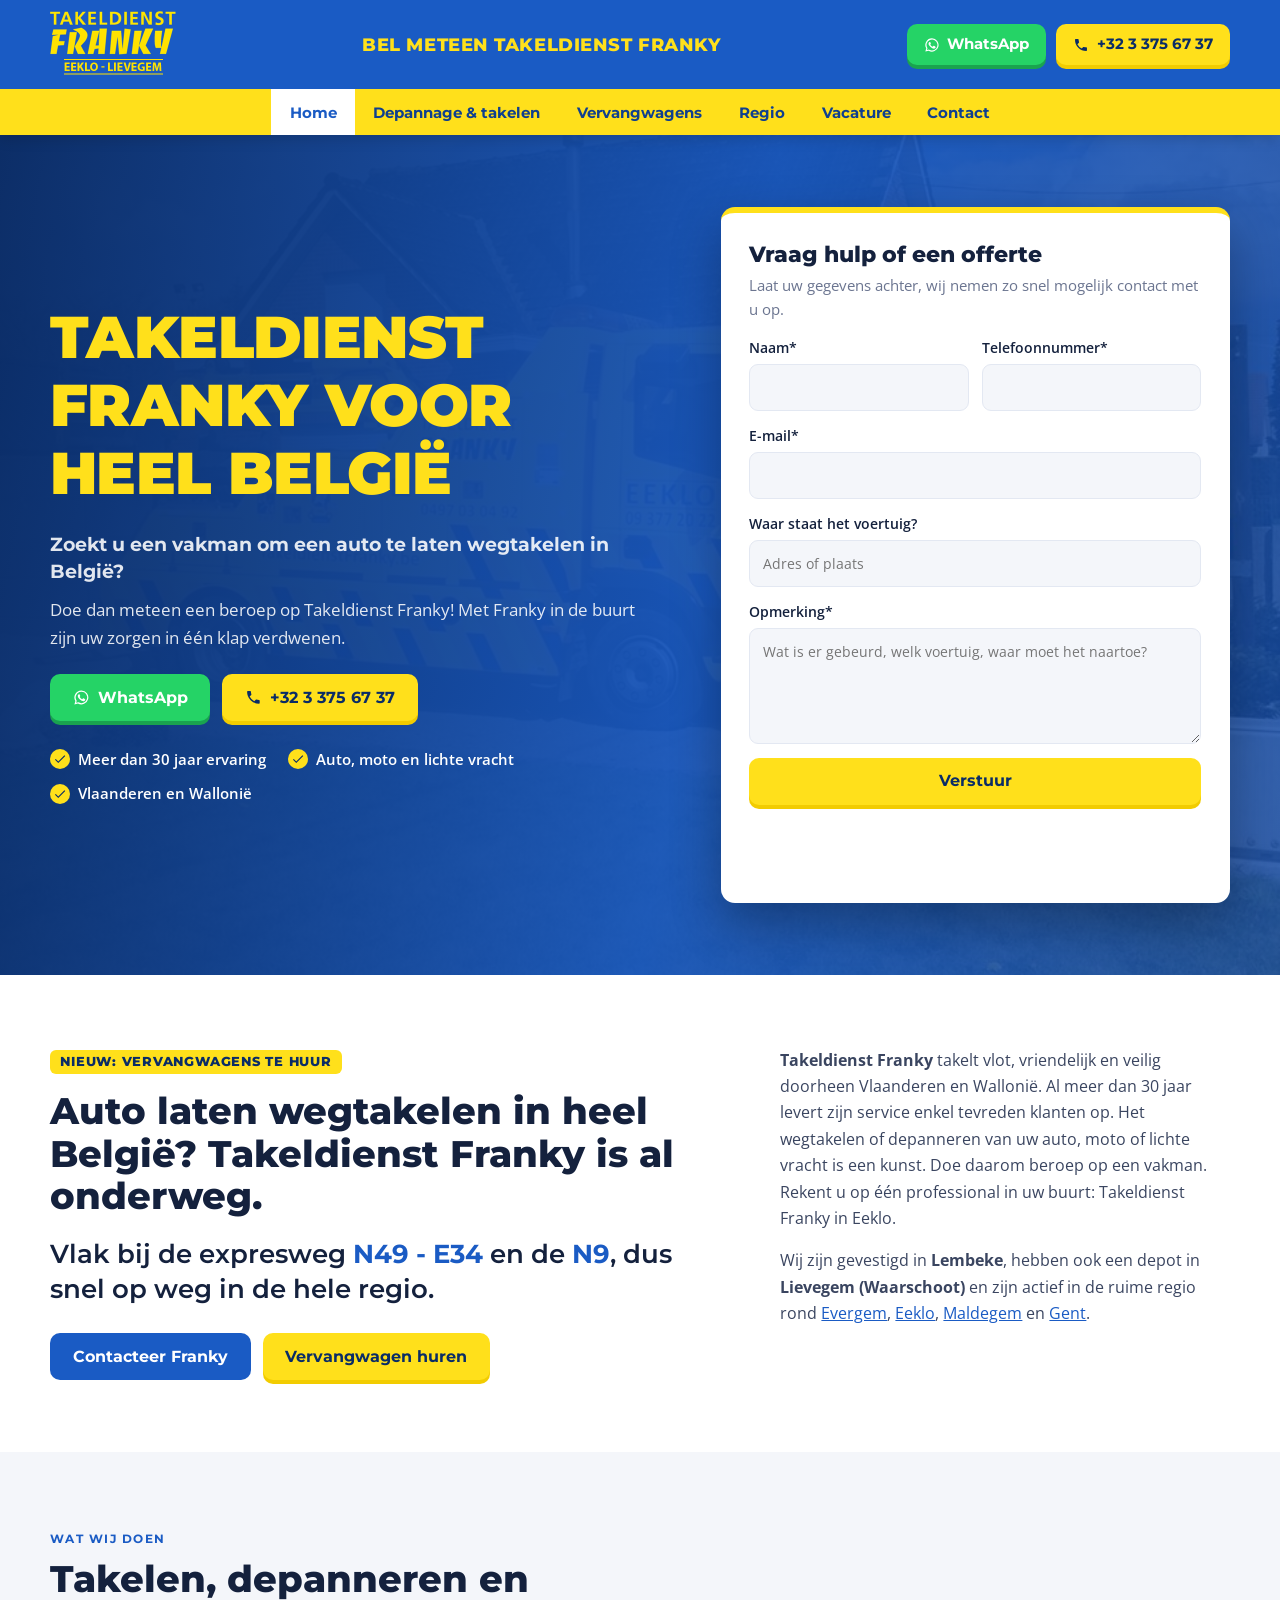
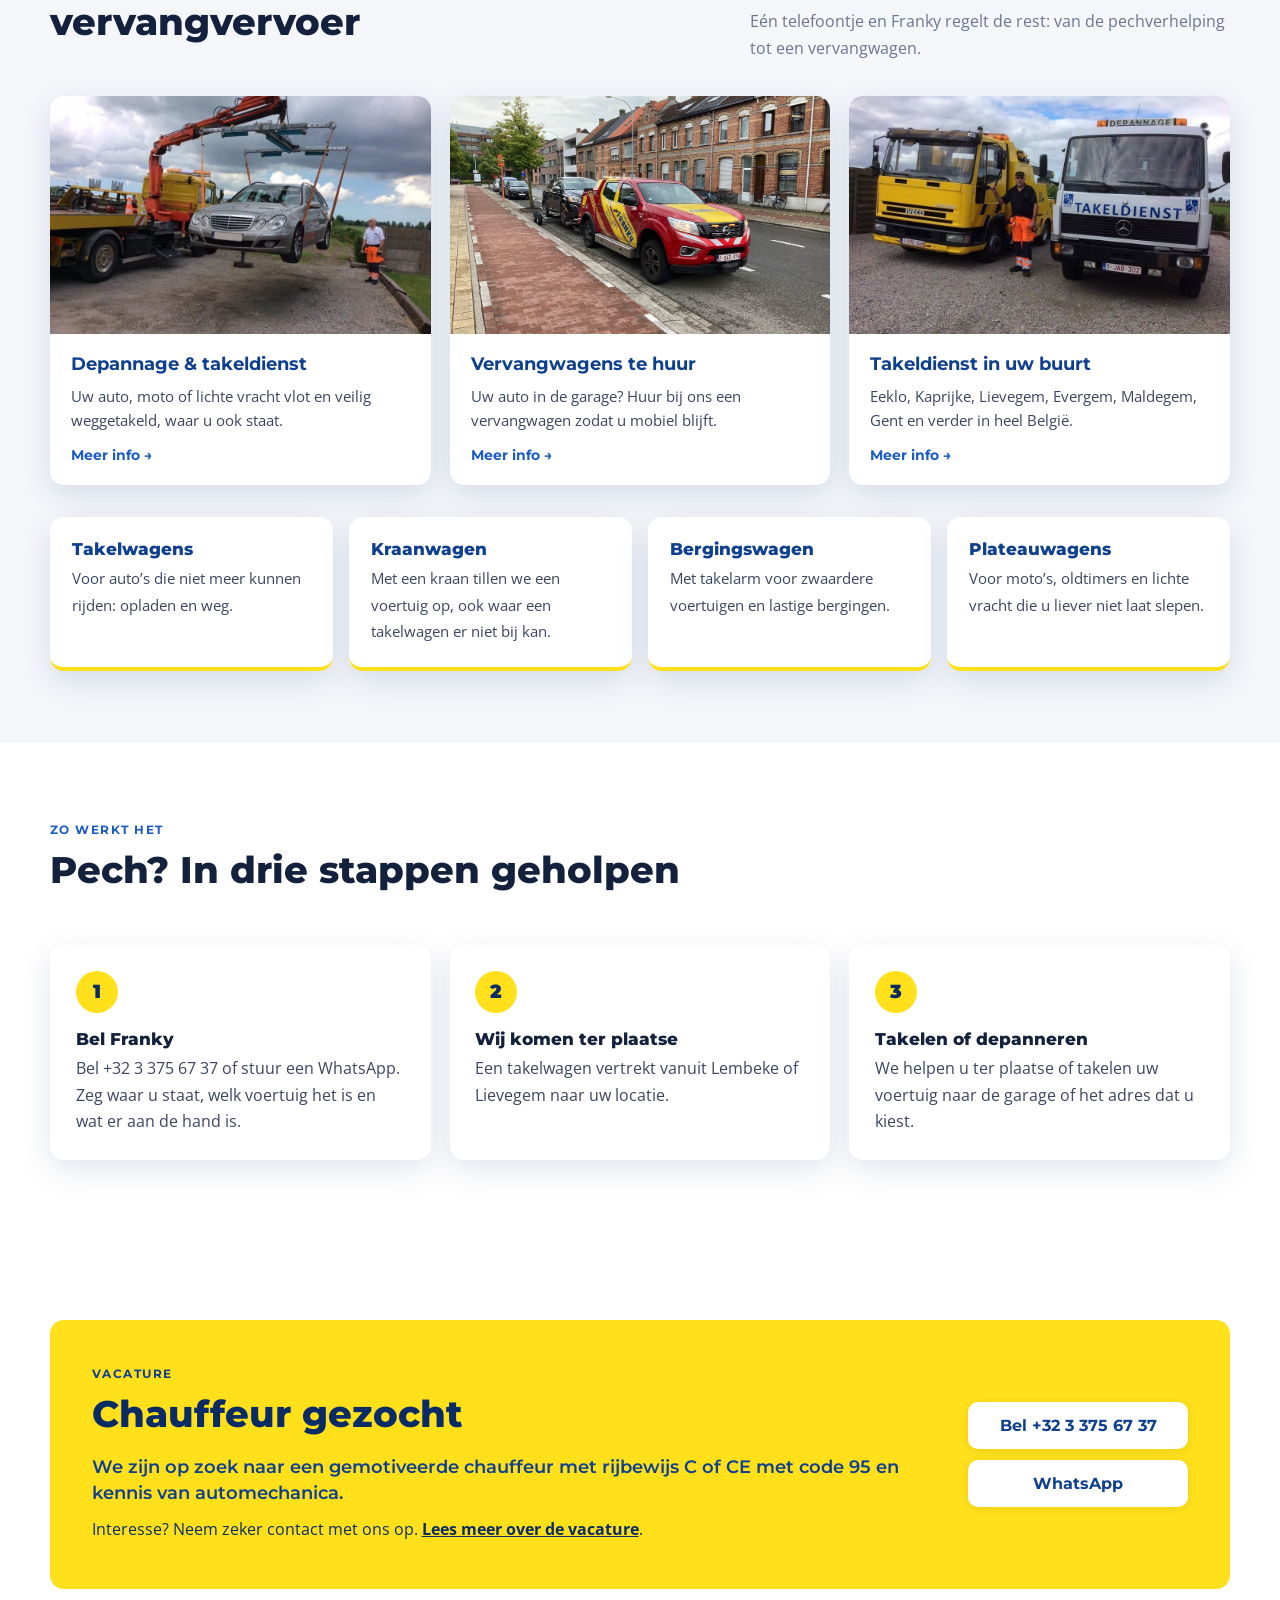
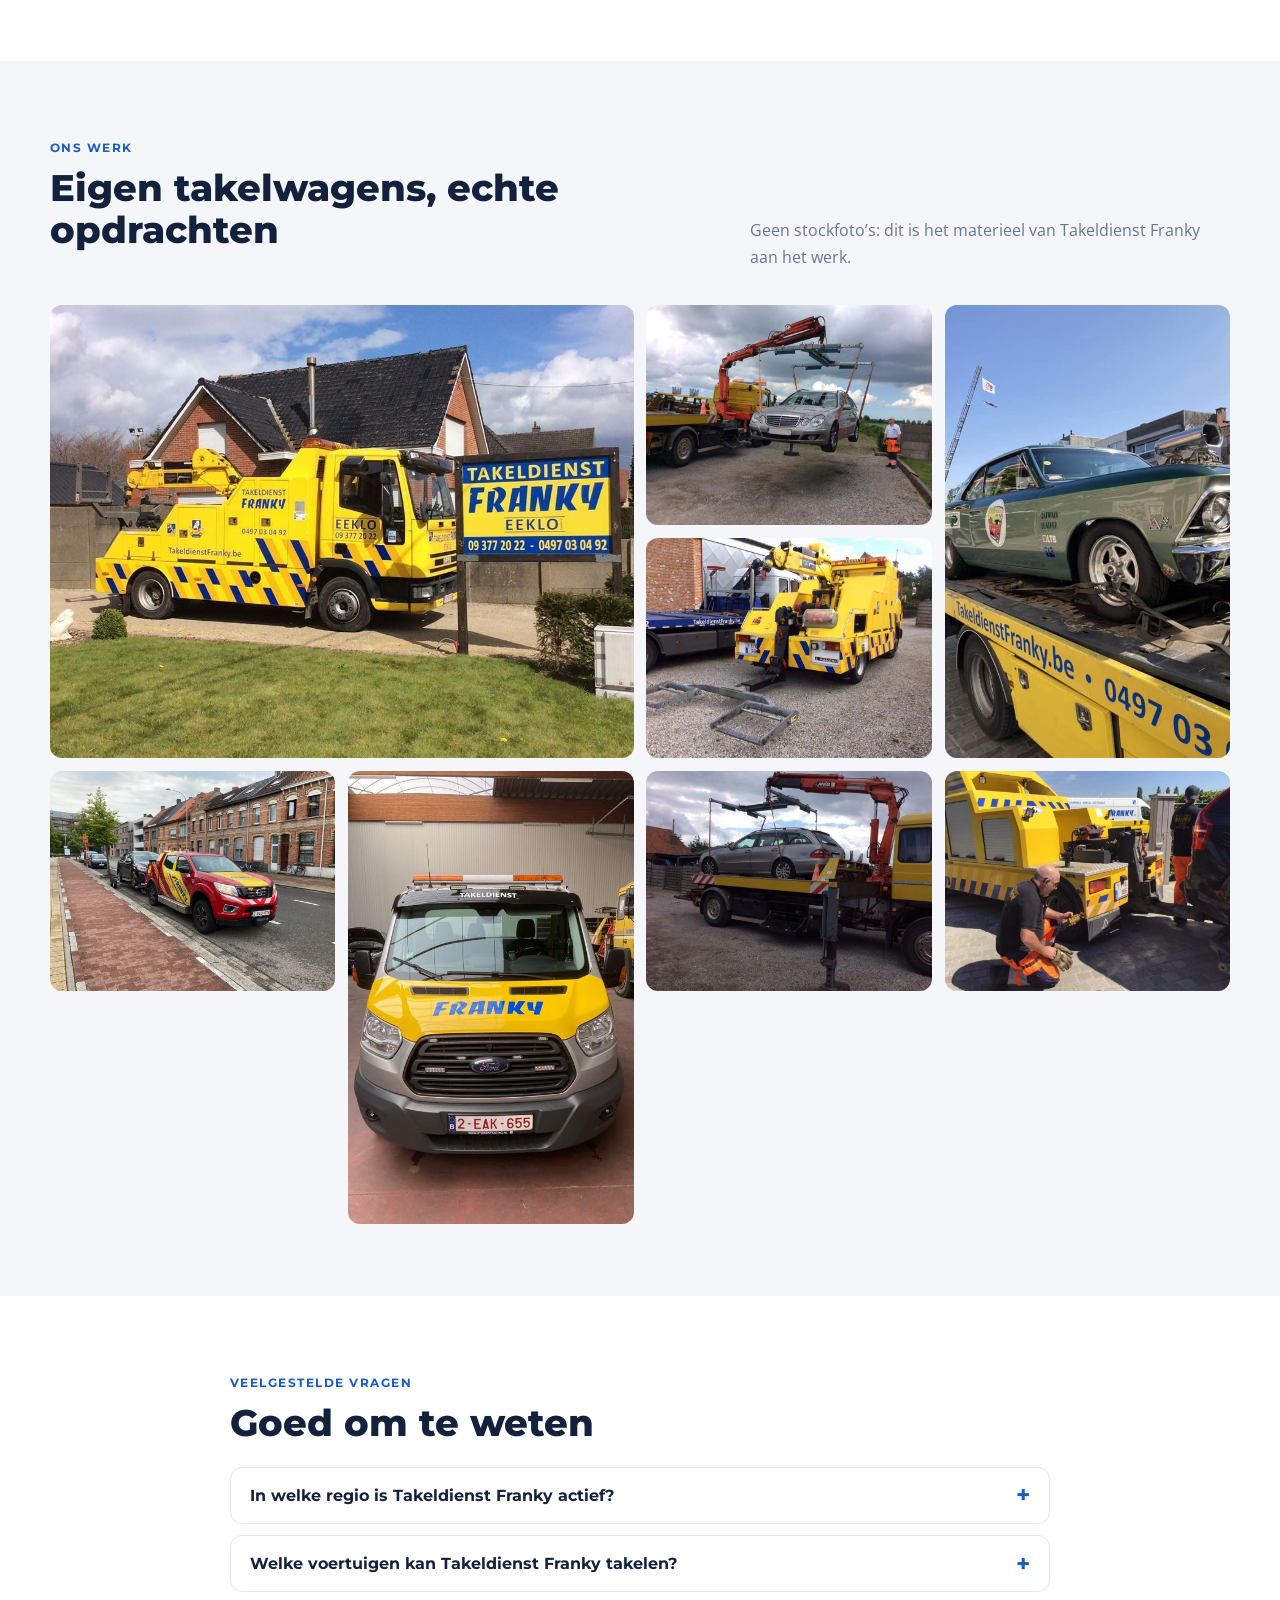
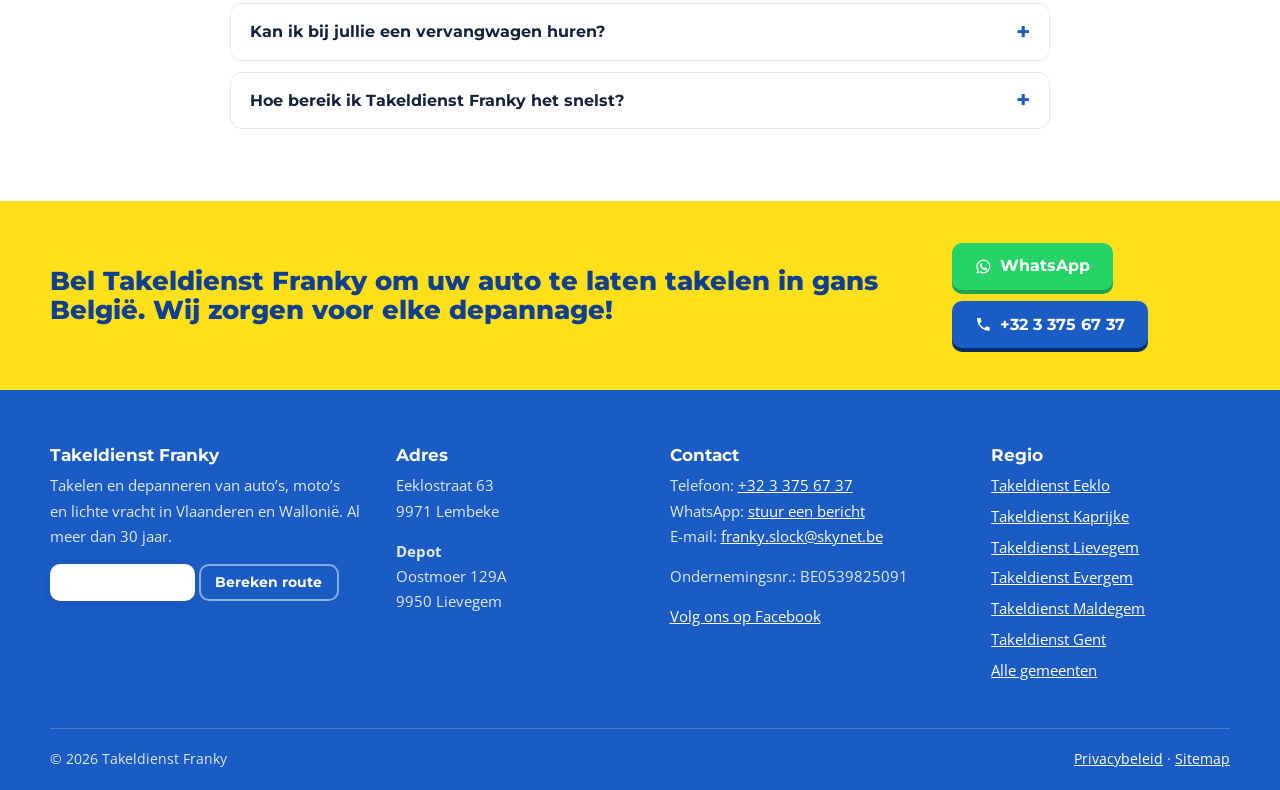
==== commit 57b19214: "Contact buttons: WhatsApp + call on the Faster number (+32 3 375 67 37) Co-Authored-By: Claude Opus " ====
--- a/index.html
+++ b/index.html
@@ -4,7 +4,7 @@
 <meta charset="utf-8">
 <meta name="viewport" content="width=device-width, initial-scale=1">
 <title>Takeldienst Franky | Takeldienst Eeklo, Kaprijke &amp; Lievegem</title>
-<meta name="description" content="Auto laten takelen? Takeldienst Franky uit Lembeke takelt en depanneert al meer dan 30 jaar in Eeklo, Evergem, Maldegem, Gent en heel België. Bel 0497 03 04 92.">
+<meta name="description" content="Auto laten takelen? Takeldienst Franky uit Lembeke takelt en depanneert al 30+ jaar in Eeklo, Evergem, Maldegem, Gent en heel België. Bel +32 3 375 67 37.">
 <meta name="robots" content="noindex, nofollow">
 <link rel="canonical" href="https://takeldienstfranky.be/">
 <meta name="theme-color" content="#1a5bc4">
@@ -12,7 +12,7 @@
 <meta property="og:locale" content="nl_BE">
 <meta property="og:site_name" content="Takeldienst Franky">
 <meta property="og:title" content="Takeldienst Franky | Takeldienst Eeklo, Kaprijke &amp; Lievegem">
-<meta property="og:description" content="Auto laten takelen? Takeldienst Franky uit Lembeke takelt en depanneert al meer dan 30 jaar in Eeklo, Evergem, Maldegem, Gent en heel België. Bel 0497 03 04 92.">
+<meta property="og:description" content="Auto laten takelen? Takeldienst Franky uit Lembeke takelt en depanneert al 30+ jaar in Eeklo, Evergem, Maldegem, Gent en heel België. Bel +32 3 375 67 37.">
 <meta property="og:url" content="https://takeldienstfranky.be/">
 <meta property="og:image" content="https://takeldienstfranky.be/assets/img/takeldienst-franky-takelwagen-eeklo.jpg">
 <link rel="icon" href="favicon.svg" type="image/svg+xml">
@@ -20,14 +20,14 @@
 <link rel="preconnect" href="https://fonts.gstatic.com" crossorigin>
 <link rel="stylesheet" href="https://fonts.googleapis.com/css2?family=Montserrat:wght@600;700;800;900&family=Open+Sans:wght@400;600;700&display=swap">
 <link rel="stylesheet" href="assets/css/styles.css">
-<script type="application/ld+json">{"@context":"https://schema.org","@type":"AutomotiveBusiness","@id":"https://takeldienstfranky.be/#bedrijf","name":"Takeldienst Franky","url":"https://takeldienstfranky.be/","logo":"https://takeldienstfranky.be/assets/img/logo-takeldienst-franky.png","image":"https://takeldienstfranky.be/assets/img/takeldienst-franky-takelwagen-eeklo.jpg","telephone":"+32497030492","email":"franky.slock@skynet.be","vatID":"BE0539825091","address":{"@type":"PostalAddress","streetAddress":"Eeklostraat 63","postalCode":"9971","addressLocality":"Lembeke (Kaprijke)","addressCountry":"BE"},"geo":{"@type":"GeoCoordinates","latitude":51.1854255,"longitude":3.6171895},"contactPoint":[{"@type":"ContactPoint","telephone":"+32497030492","contactType":"customer service","areaServed":"BE","availableLanguage":"nl"},{"@type":"ContactPoint","telephone":"+3293772022","contactType":"customer service","areaServed":"BE","availableLanguage":"nl"}],"department":{"@type":"AutomotiveBusiness","name":"Takeldienst Franky – depot Lievegem","telephone":"+3293772022","address":{"@type":"PostalAddress","streetAddress":"Oostmoer 129A","postalCode":"9950","addressLocality":"Lievegem (Waarschoot)","addressCountry":"BE"}},"areaServed":[{"@type":"City","name":"Eeklo"},{"@type":"City","name":"Kaprijke"},{"@type":"City","name":"Lievegem"},{"@type":"City","name":"Evergem"},{"@type":"City","name":"Maldegem"},{"@type":"City","name":"Gent"},{"@type":"Country","name":"België"}],"sameAs":["https://www.facebook.com/takeldienstfranky.be/"]}</script><script type="application/ld+json">{"@context":"https://schema.org","@type":"FAQPage","mainEntity":[{"@type":"Question","name":"} . jstr(In welke regio is Takeldienst Franky actief?) . qq{","acceptedAnswer":{"@type":"Answer","text":"} . jstr(Wij zijn gevestigd in Lembeke (Kaprijke) en hebben een depot in Lievegem (Waarschoot). Van daaruit rijden we in de ruime regio rond Eeklo, Evergem, Maldegem en Gent, en takelen we doorheen heel Vlaanderen en Wallonië.) . qq{"}},{"@type":"Question","name":"} . jstr(Welke voertuigen kan Takeldienst Franky takelen?) . qq{","acceptedAnswer":{"@type":"Answer","text":"} . jstr(Wij takelen en depanneren auto's, moto's en lichte vracht. Met onze kraanwagen, bergingswagen en plateauwagens kiezen we telkens het juiste materieel voor uw voertuig.) . qq{"}},{"@type":"Question","name":"} . jstr(Kan ik bij jullie een vervangwagen huren?) . qq{","acceptedAnswer":{"@type":"Answer","text":"} . jstr(Ja. Takeldienst Franky verhuurt nu ook vervangwagens. Bel ons voor de beschikbaarheid.) . qq{"}},{"@type":"Question","name":"} . jstr(Hoe bereik ik Takeldienst Franky het snelst?) . qq{","acceptedAnswer":{"@type":"Answer","text":"} . jstr(Bel rechtstreeks naar 0497 03 04 92 (gsm) of 09 377 20 22. Bellen gaat altijd sneller dan het contactformulier.) . qq{"}}]}</script>
+<script type="application/ld+json">{"@context":"https://schema.org","@type":"AutomotiveBusiness","@id":"https://takeldienstfranky.be/#bedrijf","name":"Takeldienst Franky","url":"https://takeldienstfranky.be/","logo":"https://takeldienstfranky.be/assets/img/logo-takeldienst-franky.png","image":"https://takeldienstfranky.be/assets/img/takeldienst-franky-takelwagen-eeklo.jpg","telephone":"+3233756737","email":"franky.slock@skynet.be","vatID":"BE0539825091","address":{"@type":"PostalAddress","streetAddress":"Eeklostraat 63","postalCode":"9971","addressLocality":"Lembeke (Kaprijke)","addressCountry":"BE"},"geo":{"@type":"GeoCoordinates","latitude":51.1854255,"longitude":3.6171895},"contactPoint":{"@type":"ContactPoint","telephone":"+3233756737","contactType":"customer service","areaServed":"BE","availableLanguage":"nl"},"department":{"@type":"AutomotiveBusiness","name":"Takeldienst Franky – depot Lievegem","telephone":"+3233756737","address":{"@type":"PostalAddress","streetAddress":"Oostmoer 129A","postalCode":"9950","addressLocality":"Lievegem (Waarschoot)","addressCountry":"BE"}},"areaServed":[{"@type":"City","name":"Eeklo"},{"@type":"City","name":"Kaprijke"},{"@type":"City","name":"Lievegem"},{"@type":"City","name":"Evergem"},{"@type":"City","name":"Maldegem"},{"@type":"City","name":"Gent"},{"@type":"Country","name":"België"}],"sameAs":["https://www.facebook.com/takeldienstfranky.be/"]}</script><script type="application/ld+json">{"@context":"https://schema.org","@type":"FAQPage","mainEntity":[{"@type":"Question","name":"} . jstr(In welke regio is Takeldienst Franky actief?) . qq{","acceptedAnswer":{"@type":"Answer","text":"} . jstr(Wij zijn gevestigd in Lembeke (Kaprijke) en hebben een depot in Lievegem (Waarschoot). Van daaruit rijden we in de ruime regio rond Eeklo, Evergem, Maldegem en Gent, en takelen we doorheen heel Vlaanderen en Wallonië.) . qq{"}},{"@type":"Question","name":"} . jstr(Welke voertuigen kan Takeldienst Franky takelen?) . qq{","acceptedAnswer":{"@type":"Answer","text":"} . jstr(Wij takelen en depanneren auto's, moto's en lichte vracht. Met onze kraanwagen, bergingswagen en plateauwagens kiezen we telkens het juiste materieel voor uw voertuig.) . qq{"}},{"@type":"Question","name":"} . jstr(Kan ik bij jullie een vervangwagen huren?) . qq{","acceptedAnswer":{"@type":"Answer","text":"} . jstr(Ja. Takeldienst Franky verhuurt nu ook vervangwagens. Bel ons voor de beschikbaarheid.) . qq{"}},{"@type":"Question","name":"} . jstr(Hoe bereik ik Takeldienst Franky het snelst?) . qq{","acceptedAnswer":{"@type":"Answer","text":"} . jstr(Bel rechtstreeks naar +32 3 375 67 37 of stuur een WhatsApp met uw locatie. Bellen gaat altijd sneller dan het contactformulier.) . qq{"}}]}</script>
 </head>
 <body>
 <header class="site-header">
 <div class="container header-top">
 <a class="brand" href="" aria-label="Takeldienst Franky, naar de homepage"><img src="assets/img/logo-takeldienst-franky.png" alt="Takeldienst Franky Eeklo - Lievegem" width="126" height="67"></a>
 <p class="header-claim">Bel meteen Takeldienst Franky</p>
-<div class="header-actions"><a class="btn btn-yellow" href="tel:+32497030492"><svg viewBox="0 0 24 24" aria-hidden="true"><path d="M6.6 10.8a15.1 15.1 0 0 0 6.6 6.6l2.2-2.2c.3-.3.7-.4 1-.2 1.1.4 2.3.6 3.6.6.6 0 1 .4 1 1V20c0 .6-.4 1-1 1A17 17 0 0 1 3 4c0-.6.4-1 1-1h3.5c.6 0 1 .4 1 1 0 1.3.2 2.5.6 3.6.1.3 0 .7-.2 1z"/></svg>0497 03 04 92</a><a class="btn btn-yellow" href="tel:+3293772022"><svg viewBox="0 0 24 24" aria-hidden="true"><path d="M6.6 10.8a15.1 15.1 0 0 0 6.6 6.6l2.2-2.2c.3-.3.7-.4 1-.2 1.1.4 2.3.6 3.6.6.6 0 1 .4 1 1V20c0 .6-.4 1-1 1A17 17 0 0 1 3 4c0-.6.4-1 1-1h3.5c.6 0 1 .4 1 1 0 1.3.2 2.5.6 3.6.1.3 0 .7-.2 1z"/></svg>09 377 20 22</a></div>
+<div class="header-actions"><a class="btn btn-wa" href="https://wa.me/3233756737?text=Hallo%2C%20ik%20heb%20een%20takeldienst%20nodig.%20Mijn%20locatie%3A%20"><svg viewBox="0 0 24 24" aria-hidden="true"><path d="M12 2a10 10 0 0 0-8.6 15.1L2 22l5-1.3A10 10 0 1 0 12 2zm0 18.2a8.2 8.2 0 0 1-4.2-1.2l-.3-.2-3 .8.8-2.9-.2-.3A8.2 8.2 0 1 1 12 20.2zm4.5-6.1c-.2-.1-1.5-.7-1.7-.8-.2-.1-.4-.1-.6.1l-.8 1c-.1.2-.3.2-.5.1a6.7 6.7 0 0 1-3.3-2.9c-.3-.4.2-.4.7-1.4.1-.2 0-.3 0-.4l-.8-1.8c-.2-.5-.4-.4-.6-.4h-.5a1 1 0 0 0-.7.3 3 3 0 0 0-.9 2.2 5.2 5.2 0 0 0 1.1 2.7 11.8 11.8 0 0 0 4.5 4c1.7.7 2.3.8 3.2.6.5-.1 1.5-.6 1.7-1.2.2-.6.2-1.1.2-1.2-.1-.1-.3-.2-.5-.3z"/></svg> WhatsApp</a><a class="btn btn-yellow" href="tel:+3233756737"><svg viewBox="0 0 24 24" aria-hidden="true"><path d="M6.6 10.8a15.1 15.1 0 0 0 6.6 6.6l2.2-2.2c.3-.3.7-.4 1-.2 1.1.4 2.3.6 3.6.6.6 0 1 .4 1 1V20c0 .6-.4 1-1 1A17 17 0 0 1 3 4c0-.6.4-1 1-1h3.5c.6 0 1 .4 1 1 0 1.3.2 2.5.6 3.6.1.3 0 .7-.2 1z"/></svg> +32 3 375 67 37</a></div>
 <button class="menu-toggle" type="button" aria-controls="main-nav" aria-expanded="false"><span></span><span class="sr">Menu</span></button>
 </div>
 <nav class="main-nav" id="main-nav" aria-label="Hoofdmenu"><div class="container"><a href="" aria-current="page">Home</a><a href="depannages-takeldienst/">Depannage &amp; takelen</a><a href="verhuur-autos/">Vervangwagens</a><a href="regio/">Regio</a><a href="vacature/">Vacature</a><a href="contacteer-ons/">Contact</a></div></nav>
@@ -40,7 +40,7 @@
 <h1>Takeldienst Franky voor heel België</h1>
 <p class="sub">Zoekt u een vakman om een auto te laten wegtakelen in België?</p>
 <p>Doe dan meteen een beroep op Takeldienst Franky! Met Franky in de buurt zijn uw zorgen in één klap verdwenen.</p>
-<div class="actions"><a class="btn btn-yellow" href="tel:+32497030492"><svg viewBox="0 0 24 24" aria-hidden="true"><path d="M6.6 10.8a15.1 15.1 0 0 0 6.6 6.6l2.2-2.2c.3-.3.7-.4 1-.2 1.1.4 2.3.6 3.6.6.6 0 1 .4 1 1V20c0 .6-.4 1-1 1A17 17 0 0 1 3 4c0-.6.4-1 1-1h3.5c.6 0 1 .4 1 1 0 1.3.2 2.5.6 3.6.1.3 0 .7-.2 1z"/></svg>0497 03 04 92</a><a class="btn btn-yellow" href="tel:+3293772022"><svg viewBox="0 0 24 24" aria-hidden="true"><path d="M6.6 10.8a15.1 15.1 0 0 0 6.6 6.6l2.2-2.2c.3-.3.7-.4 1-.2 1.1.4 2.3.6 3.6.6.6 0 1 .4 1 1V20c0 .6-.4 1-1 1A17 17 0 0 1 3 4c0-.6.4-1 1-1h3.5c.6 0 1 .4 1 1 0 1.3.2 2.5.6 3.6.1.3 0 .7-.2 1z"/></svg>09 377 20 22</a></div>
+<div class="actions"><a class="btn btn-wa" href="https://wa.me/3233756737?text=Hallo%2C%20ik%20heb%20een%20takeldienst%20nodig.%20Mijn%20locatie%3A%20"><svg viewBox="0 0 24 24" aria-hidden="true"><path d="M12 2a10 10 0 0 0-8.6 15.1L2 22l5-1.3A10 10 0 1 0 12 2zm0 18.2a8.2 8.2 0 0 1-4.2-1.2l-.3-.2-3 .8.8-2.9-.2-.3A8.2 8.2 0 1 1 12 20.2zm4.5-6.1c-.2-.1-1.5-.7-1.7-.8-.2-.1-.4-.1-.6.1l-.8 1c-.1.2-.3.2-.5.1a6.7 6.7 0 0 1-3.3-2.9c-.3-.4.2-.4.7-1.4.1-.2 0-.3 0-.4l-.8-1.8c-.2-.5-.4-.4-.6-.4h-.5a1 1 0 0 0-.7.3 3 3 0 0 0-.9 2.2 5.2 5.2 0 0 0 1.1 2.7 11.8 11.8 0 0 0 4.5 4c1.7.7 2.3.8 3.2.6.5-.1 1.5-.6 1.7-1.2.2-.6.2-1.1.2-1.2-.1-.1-.3-.2-.5-.3z"/></svg> WhatsApp</a><a class="btn btn-yellow" href="tel:+3233756737"><svg viewBox="0 0 24 24" aria-hidden="true"><path d="M6.6 10.8a15.1 15.1 0 0 0 6.6 6.6l2.2-2.2c.3-.3.7-.4 1-.2 1.1.4 2.3.6 3.6.6.6 0 1 .4 1 1V20c0 .6-.4 1-1 1A17 17 0 0 1 3 4c0-.6.4-1 1-1h3.5c.6 0 1 .4 1 1 0 1.3.2 2.5.6 3.6.1.3 0 .7-.2 1z"/></svg> +32 3 375 67 37</a></div>
 <ul class="hero-points">
 <li>Meer dan 30 jaar ervaring</li>
 <li>Auto, moto en lichte vracht</li>
@@ -94,24 +94,24 @@
 <section class="section"><div class="container">
 <div class="section-head"><div><span class="eyebrow">Zo werkt het</span><h2>Pech? In drie stappen geholpen</h2></div></div>
 <ol class="steps">
-<li><strong>Bel Franky</strong>Bel 0497 03 04 92 of 09 377 20 22. Zeg waar u staat, welk voertuig het is en wat er aan de hand is.</li>
+<li><strong>Bel Franky</strong>Bel +32 3 375 67 37 of stuur een WhatsApp. Zeg waar u staat, welk voertuig het is en wat er aan de hand is.</li>
 <li><strong>Wij komen ter plaatse</strong>Een takelwagen vertrekt vanuit Lembeke of Lievegem naar uw locatie.</li>
 <li><strong>Takelen of depanneren</strong>We helpen u ter plaatse of takelen uw voertuig naar de garage of het adres dat u kiest.</li>
 </ol>
 </div></section>
 <section class="section"><div class="container"><div class="vacature">
 <div><span class="eyebrow">Vacature</span><h2>Chauffeur gezocht</h2><p class="big">We zijn op zoek naar een gemotiveerde chauffeur met rijbewijs C of CE met code 95 en kennis van automechanica.</p><p>Interesse? Neem zeker contact met ons op. <a href="vacature/">Lees meer over de vacature</a>.</p></div>
-<div class="vac-actions"><a class="btn btn-white" href="tel:+32497030492">0497 03 04 92</a><a class="btn btn-white" href="tel:+3293772022">09 377 20 22</a></div>
+<div class="vac-actions"><a class="btn btn-white" href="tel:+3233756737">Bel +32 3 375 67 37</a><a class="btn btn-white" href="https://wa.me/3233756737?text=Hallo%2C%20ik%20heb%20een%20takeldienst%20nodig.%20Mijn%20locatie%3A%20">WhatsApp</a></div>
 </div></div></section>
-<section class="section grey"><div class="container"><div class="section-head"><div><span class="eyebrow">Ons werk</span><h2>Eigen takelwagens, echte opdrachten</h2></div><p>Geen stockfoto&rsquo;s: dit is het materieel van Takeldienst Franky aan het werk.</p></div><div class="gallery"><figure><img src="assets/img/takeldienst-franky-takelwagen-eeklo.jpg" alt="Gele takelwagen van Takeldienst Franky voor het bord met de telefoonnummers in Eeklo" width="960" height="960" loading="lazy"></figure><figure><img src="assets/img/kraanwagen-tilt-mercedes.jpg" alt="Kraanwagen van Takeldienst Franky tilt een grijze Mercedes op met een hefbrug" width="960" height="716" loading="lazy"></figure><figure><img src="assets/img/oldtimer-op-plateau.jpg" alt="Groene oldtimer vastgesjord op het gele plateau van Takeldienst Franky" width="600" height="800" loading="lazy"></figure><figure><img src="assets/img/bergingswagen-takelarm.jpg" alt="Gele bergingswagen van Takeldienst Franky met de takelarm uitgeklapt" width="960" height="716" loading="lazy"></figure><figure><img src="assets/img/pickup-met-aanhangwagen.jpg" alt="Rode pick-up van Takeldienst Franky met een auto op de aanhangwagen" width="1000" height="750" loading="lazy"></figure><figure><img src="assets/img/plateauwagen-franky.jpg" alt="Plateauwagen van Takeldienst Franky in het depot" width="600" height="800" loading="lazy"></figure><figure><img src="assets/img/mercedes-op-kraanwagen.jpg" alt="Mercedes veilig op de kraanwagen van Takeldienst Franky gezet" width="960" height="716" loading="lazy"></figure><figure><img src="assets/img/bergingswagen-takelarm-bedienen.jpg" alt="Chauffeur van Takeldienst Franky bedient de takelarm van de bergingswagen" width="1000" height="748" loading="lazy"></figure></div></div></section><section class="section"><div class="container narrow"><span class="eyebrow">Veelgestelde vragen</span><h2>Goed om te weten</h2><div class="faq"><details><summary>In welke regio is Takeldienst Franky actief?</summary><div class="faq-a"><p>Wij zijn gevestigd in Lembeke (Kaprijke) en hebben een depot in Lievegem (Waarschoot). Van daaruit rijden we in de ruime regio rond Eeklo, Evergem, Maldegem en Gent, en takelen we doorheen heel Vlaanderen en Wallonië.</p></div></details><details><summary>Welke voertuigen kan Takeldienst Franky takelen?</summary><div class="faq-a"><p>Wij takelen en depanneren auto's, moto's en lichte vracht. Met onze kraanwagen, bergingswagen en plateauwagens kiezen we telkens het juiste materieel voor uw voertuig.</p></div></details><details><summary>Kan ik bij jullie een vervangwagen huren?</summary><div class="faq-a"><p>Ja. Takeldienst Franky verhuurt nu ook vervangwagens. Bel ons voor de beschikbaarheid.</p></div></details><details><summary>Hoe bereik ik Takeldienst Franky het snelst?</summary><div class="faq-a"><p>Bel rechtstreeks naar 0497 03 04 92 (gsm) of 09 377 20 22. Bellen gaat altijd sneller dan het contactformulier.</p></div></details></div></div></section><section class="cta-band"><div class="container cta-inner"><h2>Bel Takeldienst Franky om uw auto te laten takelen in gans Belgi&euml;. Wij zorgen voor elke depannage!</h2><div class="cta-actions"><a class="btn btn-yellow" href="tel:+32497030492"><svg viewBox="0 0 24 24" aria-hidden="true"><path d="M6.6 10.8a15.1 15.1 0 0 0 6.6 6.6l2.2-2.2c.3-.3.7-.4 1-.2 1.1.4 2.3.6 3.6.6.6 0 1 .4 1 1V20c0 .6-.4 1-1 1A17 17 0 0 1 3 4c0-.6.4-1 1-1h3.5c.6 0 1 .4 1 1 0 1.3.2 2.5.6 3.6.1.3 0 .7-.2 1z"/></svg>0497 03 04 92</a><a class="btn btn-yellow" href="tel:+3293772022"><svg viewBox="0 0 24 24" aria-hidden="true"><path d="M6.6 10.8a15.1 15.1 0 0 0 6.6 6.6l2.2-2.2c.3-.3.7-.4 1-.2 1.1.4 2.3.6 3.6.6.6 0 1 .4 1 1V20c0 .6-.4 1-1 1A17 17 0 0 1 3 4c0-.6.4-1 1-1h3.5c.6 0 1 .4 1 1 0 1.3.2 2.5.6 3.6.1.3 0 .7-.2 1z"/></svg>09 377 20 22</a></div></div></section>
+<section class="section grey"><div class="container"><div class="section-head"><div><span class="eyebrow">Ons werk</span><h2>Eigen takelwagens, echte opdrachten</h2></div><p>Geen stockfoto&rsquo;s: dit is het materieel van Takeldienst Franky aan het werk.</p></div><div class="gallery"><figure><img src="assets/img/takeldienst-franky-takelwagen-eeklo.jpg" alt="Gele takelwagen van Takeldienst Franky voor het bord met de telefoonnummers in Eeklo" width="960" height="960" loading="lazy"></figure><figure><img src="assets/img/kraanwagen-tilt-mercedes.jpg" alt="Kraanwagen van Takeldienst Franky tilt een grijze Mercedes op met een hefbrug" width="960" height="716" loading="lazy"></figure><figure><img src="assets/img/oldtimer-op-plateau.jpg" alt="Groene oldtimer vastgesjord op het gele plateau van Takeldienst Franky" width="600" height="800" loading="lazy"></figure><figure><img src="assets/img/bergingswagen-takelarm.jpg" alt="Gele bergingswagen van Takeldienst Franky met de takelarm uitgeklapt" width="960" height="716" loading="lazy"></figure><figure><img src="assets/img/pickup-met-aanhangwagen.jpg" alt="Rode pick-up van Takeldienst Franky met een auto op de aanhangwagen" width="1000" height="750" loading="lazy"></figure><figure><img src="assets/img/plateauwagen-franky.jpg" alt="Plateauwagen van Takeldienst Franky in het depot" width="600" height="800" loading="lazy"></figure><figure><img src="assets/img/mercedes-op-kraanwagen.jpg" alt="Mercedes veilig op de kraanwagen van Takeldienst Franky gezet" width="960" height="716" loading="lazy"></figure><figure><img src="assets/img/bergingswagen-takelarm-bedienen.jpg" alt="Chauffeur van Takeldienst Franky bedient de takelarm van de bergingswagen" width="1000" height="748" loading="lazy"></figure></div></div></section><section class="section"><div class="container narrow"><span class="eyebrow">Veelgestelde vragen</span><h2>Goed om te weten</h2><div class="faq"><details><summary>In welke regio is Takeldienst Franky actief?</summary><div class="faq-a"><p>Wij zijn gevestigd in Lembeke (Kaprijke) en hebben een depot in Lievegem (Waarschoot). Van daaruit rijden we in de ruime regio rond Eeklo, Evergem, Maldegem en Gent, en takelen we doorheen heel Vlaanderen en Wallonië.</p></div></details><details><summary>Welke voertuigen kan Takeldienst Franky takelen?</summary><div class="faq-a"><p>Wij takelen en depanneren auto's, moto's en lichte vracht. Met onze kraanwagen, bergingswagen en plateauwagens kiezen we telkens het juiste materieel voor uw voertuig.</p></div></details><details><summary>Kan ik bij jullie een vervangwagen huren?</summary><div class="faq-a"><p>Ja. Takeldienst Franky verhuurt nu ook vervangwagens. Bel ons voor de beschikbaarheid.</p></div></details><details><summary>Hoe bereik ik Takeldienst Franky het snelst?</summary><div class="faq-a"><p>Bel rechtstreeks naar +32 3 375 67 37 of stuur een WhatsApp met uw locatie. Bellen gaat altijd sneller dan het contactformulier.</p></div></details></div></div></section><section class="cta-band"><div class="container cta-inner"><h2>Bel Takeldienst Franky om uw auto te laten takelen in gans Belgi&euml;. Wij zorgen voor elke depannage!</h2><div class="cta-actions"><a class="btn btn-wa" href="https://wa.me/3233756737?text=Hallo%2C%20ik%20heb%20een%20takeldienst%20nodig.%20Mijn%20locatie%3A%20"><svg viewBox="0 0 24 24" aria-hidden="true"><path d="M12 2a10 10 0 0 0-8.6 15.1L2 22l5-1.3A10 10 0 1 0 12 2zm0 18.2a8.2 8.2 0 0 1-4.2-1.2l-.3-.2-3 .8.8-2.9-.2-.3A8.2 8.2 0 1 1 12 20.2zm4.5-6.1c-.2-.1-1.5-.7-1.7-.8-.2-.1-.4-.1-.6.1l-.8 1c-.1.2-.3.2-.5.1a6.7 6.7 0 0 1-3.3-2.9c-.3-.4.2-.4.7-1.4.1-.2 0-.3 0-.4l-.8-1.8c-.2-.5-.4-.4-.6-.4h-.5a1 1 0 0 0-.7.3 3 3 0 0 0-.9 2.2 5.2 5.2 0 0 0 1.1 2.7 11.8 11.8 0 0 0 4.5 4c1.7.7 2.3.8 3.2.6.5-.1 1.5-.6 1.7-1.2.2-.6.2-1.1.2-1.2-.1-.1-.3-.2-.5-.3z"/></svg> WhatsApp</a><a class="btn btn-yellow" href="tel:+3233756737"><svg viewBox="0 0 24 24" aria-hidden="true"><path d="M6.6 10.8a15.1 15.1 0 0 0 6.6 6.6l2.2-2.2c.3-.3.7-.4 1-.2 1.1.4 2.3.6 3.6.6.6 0 1 .4 1 1V20c0 .6-.4 1-1 1A17 17 0 0 1 3 4c0-.6.4-1 1-1h3.5c.6 0 1 .4 1 1 0 1.3.2 2.5.6 3.6.1.3 0 .7-.2 1z"/></svg> +32 3 375 67 37</a></div></div></section>
 </main>
 <footer class="site-footer"><div class="container footer-grid">
 <div><h3>Takeldienst Franky</h3><p>Takelen en depanneren van auto&rsquo;s, moto&rsquo;s en lichte vracht in Vlaanderen en Walloni&euml;. Al meer dan 30 jaar.</p><p><a class="btn btn-white btn-small" href="contacteer-ons/">Contacteer ons</a> <a class="btn btn-ghost btn-small" href="https://www.google.com/maps/search/?api=1&query=Eeklostraat+63+9971+Lembeke" rel="noopener">Bereken route</a></p></div>
 <div><h3>Adres</h3><p>Eeklostraat 63<br>9971 Lembeke</p><p><b>Depot</b><br>Oostmoer 129A<br>9950 Lievegem</p></div>
-<div><h3>Contact</h3><p>Gsm: <a href="tel:+32497030492">0497 03 04 92</a><br>Telefoon: <a href="tel:+3293772022">09 377 20 22</a><br>E-mail: <a href="mailto:franky.slock@skynet.be">franky.slock@skynet.be</a></p><p>Ondernemingsnr.: BE0539825091</p><p><a href="https://www.facebook.com/takeldienstfranky.be/" rel="noopener">Volg ons op Facebook</a></p></div>
+<div><h3>Contact</h3><p>Telefoon: <a href="tel:+3233756737">+32 3 375 67 37</a><br>WhatsApp: <a href="https://wa.me/3233756737?text=Hallo%2C%20ik%20heb%20een%20takeldienst%20nodig.%20Mijn%20locatie%3A%20">stuur een bericht</a><br>E-mail: <a href="mailto:franky.slock@skynet.be">franky.slock@skynet.be</a></p><p>Ondernemingsnr.: BE0539825091</p><p><a href="https://www.facebook.com/takeldienstfranky.be/" rel="noopener">Volg ons op Facebook</a></p></div>
 <div><h3>Regio</h3><a href="takeldienst-eeklo/">Takeldienst Eeklo</a><a href="takeldienst-kaprijke/">Takeldienst Kaprijke</a><a href="takeldienst-lievegem/">Takeldienst Lievegem</a><a href="takeldienst-evergem/">Takeldienst Evergem</a><a href="takeldienst-maldegem/">Takeldienst Maldegem</a><a href="takeldienst-gent/">Takeldienst Gent</a><a href="regio/">Alle gemeenten</a></div>
 </div><div class="container footer-bottom"><span>&copy; 2026 Takeldienst Franky</span><span><a href="privacy-policy/">Privacybeleid</a> &middot; <a href="sitemap.xml">Sitemap</a></span></div></footer>
-<div class="mobile-bar"><a href="tel:+32497030492">Bel gsm<b>0497 03 04 92</b></a><a href="tel:+3293772022">Bel vast<b>09 377 20 22</b></a></div>
+<div class="mobile-bar"><a class="wa" href="https://wa.me/3233756737?text=Hallo%2C%20ik%20heb%20een%20takeldienst%20nodig.%20Mijn%20locatie%3A%20">Stuur een<b>WhatsApp</b></a><a href="tel:+3233756737">Bel nu<b>+32 3 375 67 37</b></a></div>
 <script src="assets/js/main.js" defer></script>
 </body>
 </html>
--- a/assets/css/styles.css
+++ b/assets/css/styles.css
@@ -27,6 +27,8 @@
 .btn:hover{transform:translateY(-1px)}
 .btn-yellow{background:var(--yellow);color:var(--blue-dd);box-shadow:0 4px 0 var(--yellow-d)}
 .btn-yellow:hover{background:#fff04d}
+.btn-wa{background:#25d366;color:#fff;box-shadow:0 4px 0 #1aa34f}
+.btn-wa:hover{background:#2be070}
 .btn-white{background:#fff;color:var(--blue-d);box-shadow:0 2px 10px rgba(0,0,0,.08)}
 .btn-ghost{border-color:rgba(255,255,255,.5);color:#fff}
 .btn-ghost:hover{border-color:#fff}
@@ -171,6 +173,7 @@
 .cta-inner{display:flex;align-items:center;justify-content:space-between;gap:2rem}
 .cta-band h2{color:var(--blue-d);font-size:clamp(1.2rem,2.3vw,1.6rem);margin:0;max-width:34em}
 .cta-band .btn-yellow{background:var(--blue);color:#fff;box-shadow:0 4px 0 var(--blue-dd)}
+.cta-band .btn-wa{box-shadow:0 4px 0 #1aa34f}
 .cta-actions{display:flex;flex-wrap:wrap;gap:.7rem}
 .site-footer{background:var(--blue);color:rgba(255,255,255,.88);padding:3.5rem 0 0;font-size:.95rem}
 .site-footer h3{color:#fff;font-size:1.05rem}
@@ -210,7 +213,7 @@
   .cta-inner{flex-direction:column;align-items:flex-start}
   .mobile-bar{display:grid;grid-template-columns:1fr 1fr;position:fixed;left:0;right:0;bottom:0;z-index:60;box-shadow:0 -4px 16px rgba(0,0,0,.2)}
   .mobile-bar a{display:flex;flex-direction:column;align-items:center;justify-content:center;height:64px;background:var(--yellow);color:var(--blue-dd);text-decoration:none;font:700 .78rem/1.2 var(--head);text-transform:uppercase;letter-spacing:.04em}
-  .mobile-bar a+a{background:var(--blue);color:#fff}
+  .mobile-bar a.wa{background:#25d366;color:#fff}
   .mobile-bar b{font-size:1.02rem;letter-spacing:0}
 }
 @media (max-width:560px){
